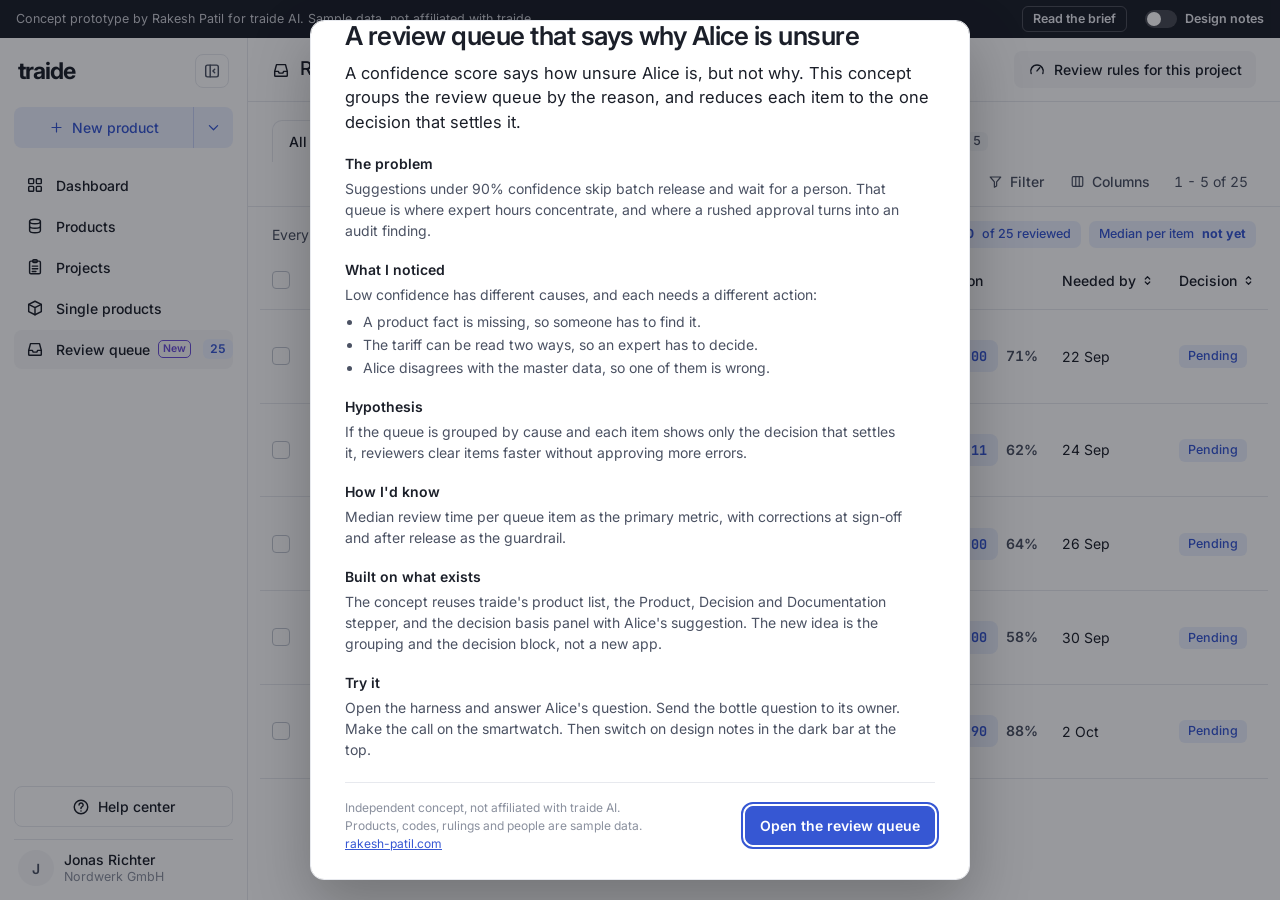
==== traide.html @ 7323b188 "First version of prototype" ====
<!doctype html>
<html lang="en">
<head>
<meta charset="utf-8">
<meta name="viewport" content="width=device-width,initial-scale=1">
<title>Review queue, a concept for traide</title>
<link rel="preconnect" href="https://fonts.googleapis.com">
<link rel="preconnect" href="https://fonts.gstatic.com" crossorigin>
<link href="https://fonts.googleapis.com/css2?family=Inter:wght@400;500;600;700&family=JetBrains+Mono:wght@500;700&display=swap" rel="stylesheet">
<style>
:root{
  --bg:#FFFFFF; --panel:#F6F7F9; --ai:#F3F6FC; --ink:#1B1F29; --ink-2:#4B5263; --ink-3:#8A909E;
  --rule:#E7E9EE; --line:#C3C8D2; --track:#E8EBF0;
  --blue:#3657D3; --blue-2:#2F4FC0; --blue-bg:#EBF0FD; --blue-hover:#2C4BC0;
  --ok:#2E9E57; --ok-bg:#E7F6EC; --toast:#3AA55B;
  --fact:#B4650A; --fact-bg:#FDF2E3; --judg:#6B4FD8; --judg-bg:#F1EDFD; --conf:#C23B5C; --conf-bg:#FCEBEF;
  --red:#C8323C; --meta:#6B4FD8; --strip:#1B1F29; --strip-ink:#E9EBF0;
  --step:20px;
  --sans:"Inter",system-ui,-apple-system,"Segoe UI",Roboto,Arial,sans-serif;
  --mono:"JetBrains Mono",ui-monospace,"SFMono-Regular",Menlo,Consolas,monospace;
}
@media (prefers-color-scheme:dark){
  :root:not([data-theme="light"]){
    --bg:#14171F; --panel:#1B1F29; --ai:#1A2130; --ink:#E8EAF0; --ink-2:#B0B6C3; --ink-3:#848B9A;
    --rule:#2A2F3B; --line:#4A5162; --track:#2A303C;
    --blue:#7D98F2; --blue-2:#9AB0F5; --blue-bg:#1F2A47; --blue-hover:#94ACF6;
    --ok:#5CC98E; --ok-bg:#163223; --toast:#2F8A4C;
    --fact:#E6A450; --fact-bg:#35291A; --judg:#B3A0F5; --judg-bg:#2A2446; --conf:#EE8CA6; --conf-bg:#3A2130;
    --red:#EF7A82; --meta:#A994F7; --strip:#0C0E13; --strip-ink:#D9DCE3;
  }
}
:root[data-theme="dark"]{
  --bg:#14171F; --panel:#1B1F29; --ai:#1A2130; --ink:#E8EAF0; --ink-2:#B0B6C3; --ink-3:#848B9A;
  --rule:#2A2F3B; --line:#4A5162; --track:#2A303C;
  --blue:#7D98F2; --blue-2:#9AB0F5; --blue-bg:#1F2A47; --blue-hover:#94ACF6;
  --ok:#5CC98E; --ok-bg:#163223; --toast:#2F8A4C;
  --fact:#E6A450; --fact-bg:#35291A; --judg:#B3A0F5; --judg-bg:#2A2446; --conf:#EE8CA6; --conf-bg:#3A2130;
  --red:#EF7A82; --meta:#A994F7; --strip:#0C0E13; --strip-ink:#D9DCE3;
}
*{box-sizing:border-box}
html,body{margin:0}
body{background:var(--bg);color:var(--ink);font:14px/1.5 var(--sans);-webkit-font-smoothing:antialiased}
button,input,select,textarea{font:inherit;color:inherit}
button{cursor:pointer;background:none;border:0;padding:0}
button:disabled{cursor:default}
:focus-visible{outline:2px solid var(--blue);outline-offset:2px;border-radius:6px}
h1,h2,h3{margin:0;font-weight:600}
p{margin:0}
.ic{display:inline-flex;flex:none}
.ic svg{width:18px;height:18px;fill:none;stroke:currentColor;stroke-width:1.6;stroke-linecap:round;stroke-linejoin:round}
.ic.sm svg{width:15px;height:15px}
kbd{font:600 10.5px/1 var(--sans);border:1px solid var(--rule);border-bottom-width:2px;border-radius:4px;padding:2px 5px;background:var(--bg);color:var(--ink-2)}
[data-host]{position:relative}
.mono{font-family:var(--mono);font-weight:700;letter-spacing:.01em}

/* concept strip */
.strip{height:38px;background:var(--strip);color:var(--strip-ink);display:flex;align-items:center;gap:18px;padding:0 16px;font-size:12.5px}
.strip p{flex:1;min-width:0;white-space:nowrap;overflow:hidden;text-overflow:ellipsis;opacity:.85}
.strip .sbtn{color:var(--strip-ink);font-weight:600;border:1px solid rgba(255,255,255,.22);border-radius:6px;padding:3px 10px}
.switch{display:flex;align-items:center;gap:8px;font-weight:600;cursor:pointer;user-select:none}
.switch input{appearance:none;width:32px;height:18px;border-radius:9px;background:rgba(255,255,255,.2);position:relative;margin:0;cursor:pointer;transition:background .2s}
.switch input::after{content:"";position:absolute;top:2px;left:2px;width:14px;height:14px;border-radius:50%;background:#fff;transition:left .2s}
.switch input:checked{background:var(--meta)}
.switch input:checked::after{left:16px}

/* shell */
.app{display:grid;grid-template-columns:248px minmax(0,1fr);height:calc(100vh - 38px)}
.side{border-right:1px solid var(--rule);display:flex;flex-direction:column;gap:18px;padding:16px 14px 14px;min-height:0}
.brandrow{display:flex;align-items:center;justify-content:space-between;padding:0 4px}
.word{font-weight:700;font-size:23px;letter-spacing:-.04em}
.iconbtn{width:34px;height:34px;border:1px solid var(--rule);border-radius:8px;display:grid;place-items:center;color:var(--ink-2)}
.newbtn{display:flex;border-radius:8px;background:var(--blue-bg);color:var(--blue);font-weight:500;overflow:hidden}
.newbtn button{color:inherit;padding:10px 12px;display:flex;align-items:center;gap:8px}
.newbtn button:first-child{flex:1;justify-content:center}
.newbtn button:last-child{border-left:1px solid rgba(54,87,211,.2)}
.nav{display:flex;flex-direction:column;gap:2px}
.nav button{display:flex;align-items:center;gap:12px;white-space:nowrap;width:100%;padding:9px 12px;border-radius:8px;color:var(--ink);font-weight:500;text-align:left}
.nav button:hover{background:var(--panel)}
.nav button.on{background:var(--panel)}
.nav .count{margin-left:auto;font-size:12px;font-weight:600;color:var(--blue);background:var(--blue-bg);border-radius:6px;padding:1px 7px;font-variant-numeric:tabular-nums}
.nav .newtag{font-size:10.5px;font-weight:600;color:var(--meta);border:1px solid var(--meta);border-radius:5px;padding:0 4px;margin-left:-4px}
.side-bottom{margin-top:auto;display:flex;flex-direction:column;gap:12px}
.helpbtn{display:flex;align-items:center;justify-content:center;gap:8px;border:1px solid var(--rule);border-radius:8px;padding:9px;font-weight:500}
.user{display:flex;align-items:center;gap:10px;padding:10px 4px 0;border-top:1px solid var(--rule)}
.avatar{width:36px;height:36px;border-radius:50%;background:var(--panel);display:grid;place-items:center;font-weight:600;color:var(--ink-2);flex:none}
.user small{display:block;color:var(--ink-3);font-size:12.5px;line-height:1.3}
.user strong{font-weight:500;display:block;line-height:1.3}
.main{min-width:0;min-height:0;display:flex;flex-direction:column}

/* shared bits */
.crumb{display:inline-flex;align-items:center;gap:6px;background:var(--panel);border-radius:8px;padding:7px 12px 7px 8px;font-weight:500}
.crumb:hover{background:var(--rule)}
.topbar{display:flex;align-items:center;gap:14px;padding:12px 24px;border-bottom:1px solid var(--rule);min-height:64px}
.topbar h1{font-size:19px;font-weight:500;display:flex;align-items:center;gap:10px}
.ghost{display:inline-flex;align-items:center;gap:8px;background:var(--panel);border-radius:8px;padding:8px 14px;font-weight:500;color:var(--ink)}
.ghost:hover{background:var(--rule)}
.art{display:inline-flex;align-items:center;gap:8px;border:1px solid var(--rule);border-radius:8px;padding:5px 10px;font-family:var(--mono);font-weight:700;font-size:13px;white-space:nowrap;background:var(--bg)}
.art.pend{background:var(--blue-bg);border-color:transparent;color:var(--blue)}
.tcode{flex:none;display:inline-flex;align-items:stretch;border:1px solid var(--rule);border-radius:8px;font-family:var(--mono);font-weight:700;font-size:13.5px;overflow:hidden;white-space:nowrap;background:var(--bg)}
.tcode>span{padding:5px 10px;display:flex;align-items:center;gap:6px}
.tcode .eu{border-right:1px solid var(--rule)}
.tcode.pend{background:var(--blue-bg);border-color:transparent;color:var(--blue)}
.tcode.pend .eu{border-right-color:rgba(54,87,211,.18)}
.tcode.empty{color:var(--ink-3)}
.tcode.flash{animation:flash .9s ease}
@keyframes flash{0%{box-shadow:0 0 0 0 var(--blue)}30%{box-shadow:0 0 0 4px var(--blue-bg)}100%{box-shadow:0 0 0 0 transparent}}
.badge{display:inline-block;font-size:12.5px;font-weight:500;border-radius:6px;padding:2px 9px;white-space:nowrap}
.badge.pend{background:var(--blue-bg);color:var(--blue)}
.badge.wait{background:var(--fact-bg);color:var(--fact)}
.badge.done{color:var(--ink);padding-left:0}
.cause{display:inline-flex;align-items:center;gap:7px;font-size:12.5px;font-weight:500;padding:2px 9px 2px 8px;border-radius:6px;white-space:nowrap}
.cause::before{content:"";width:7px;height:7px;transform:rotate(45deg);border-radius:1px;background:currentColor;flex:none}
.g-fact.cause{color:var(--fact);background:var(--fact-bg)}
.g-judgment.cause{color:var(--judg);background:var(--judg-bg)}
.g-conflict.cause{color:var(--conf);background:var(--conf-bg)}
.btn{display:inline-flex;align-items:center;gap:8px;border:1px solid var(--rule);background:var(--bg);border-radius:8px;padding:8px 14px;font-weight:500}
.btn:hover:not(:disabled){border-color:var(--line)}
.btn.primary{background:var(--blue);color:#fff;border-color:var(--blue);font-weight:600}
.btn.primary:hover:not(:disabled){background:var(--blue-hover);border-color:var(--blue-hover)}
.btn.primary:disabled{background:var(--track);border-color:var(--track);color:var(--ink-3)}
.btn.primary kbd{background:transparent;color:inherit;border-color:rgba(255,255,255,.5)}
.btn.danger{color:var(--red);border-color:var(--red)}
.link{color:var(--blue);font-weight:500}
.link:hover:not(:disabled){text-decoration:underline;text-underline-offset:3px}
.link:disabled{color:var(--ink-3)}
.link.sm{font-size:12.5px}

/* list view */
.page{flex:1;overflow:auto}
.tabs{display:flex;align-items:flex-end;gap:4px;padding:18px 24px 0;border-bottom:1px solid var(--rule);flex-wrap:wrap}
.tab{display:flex;align-items:center;gap:10px;padding:10px 16px;border:1px solid transparent;border-bottom:0;border-radius:10px 10px 0 0;color:var(--ink-2);margin-bottom:-1px;font-weight:500}
.tab .n{font-size:12.5px;background:var(--panel);border-radius:6px;padding:0 7px;color:var(--ink-2);font-variant-numeric:tabular-nums}
.tab[aria-selected="true"]{border-color:var(--rule);background:var(--bg);color:var(--ink)}
.tab .dot{width:8px;height:8px;border-radius:1.5px;transform:rotate(45deg)}
.tab.t-fact .dot{background:var(--fact)} .tab.t-judgment .dot{background:var(--judg)} .tab.t-conflict .dot{background:var(--conf)}
.tools{display:flex;align-items:center;gap:6px;margin-left:auto;padding-bottom:8px;color:var(--ink-2)}
.tools button{display:flex;align-items:center;gap:7px;padding:6px 10px;border-radius:7px;font-weight:500}
.tools button:hover{background:var(--panel)}
.pager{font-variant-numeric:tabular-nums;padding:0 8px;white-space:nowrap}
.listmeta{display:flex;flex-wrap:wrap;align-items:center;gap:10px 16px;padding:14px 24px 4px}
.listmeta p{color:var(--ink-2);flex:1;min-width:260px}
.pill{display:inline-flex;align-items:center;gap:8px;background:var(--blue-bg);color:var(--blue);border-radius:7px;padding:4px 10px;font-size:12.5px;font-weight:500;white-space:nowrap}
.pill b{font-variant-numeric:tabular-nums}
.tablewrap{overflow-x:auto;padding:0 12px 24px}
table{border-collapse:collapse;width:100%}
.ltable th{font-weight:500;text-align:left;padding:18px 12px;border-bottom:1px solid var(--rule);white-space:nowrap;color:var(--ink)}
.ltable td{padding:16px 12px;border-bottom:1px solid var(--rule);vertical-align:middle}
.ltable tbody tr{cursor:pointer}
.ltable tbody tr:hover td{background:var(--panel)}
.ltable .pname{font-weight:500}
.ltable .pname small{display:block;color:var(--ink-3);font-weight:400;font-size:12.5px}
.conf{font-weight:600;font-variant-numeric:tabular-nums;color:var(--ink-2);margin-left:8px}
.cb{width:18px;height:18px;border:1.5px solid var(--line);border-radius:4px;display:block}
.sorth{display:inline-flex;align-items:center;gap:4px}
.donebar{margin:12px 24px 0;padding:14px 16px;border-radius:10px;background:var(--ok-bg);display:flex;flex-wrap:wrap;align-items:center;gap:12px}
.donebar p{flex:1;min-width:240px}

/* detail view */
.dtop{display:flex;align-items:center;gap:14px;padding:10px 24px;border-bottom:1px solid var(--rule)}
.dtop .dname{font-weight:500;white-space:nowrap;overflow:hidden;text-overflow:ellipsis;min-width:0}
.dnav{margin-left:auto;display:flex;align-items:center;gap:6px;flex:none}
.dnav .pos{font-variant-numeric:tabular-nums;margin-right:6px}
.dnav .pos b{font-weight:500}
.dnav .pos span{color:var(--ink-3)}
.dnav button{width:34px;height:34px;border-radius:8px;display:grid;place-items:center;background:var(--panel)}
.dnav button:hover{background:var(--rule)}
.stepper{display:flex;align-items:center;gap:14px;padding:14px 24px;border-bottom:1px solid var(--rule)}
.stp{display:flex;align-items:center;gap:12px;white-space:nowrap}
.stp .c{width:30px;height:30px;border-radius:50%;display:grid;place-items:center;font-weight:500;font-size:13px;background:var(--panel);color:var(--ink-3)}
.stp.done .c{background:var(--blue-bg);color:var(--blue)}
.stp.active .c{background:var(--blue-bg);color:var(--blue);box-shadow:0 0 0 1.5px var(--blue)}
.stp .t{font-weight:500}
.stp .t small{display:block;font-weight:400;font-size:12px;color:var(--ink-3);line-height:1.2}
.stp.todo .t{color:var(--ink-2)}
.sline{flex:0 1 180px;min-width:24px;height:2px;background:var(--rule)}
.sline.done{background:var(--blue)}
.dbody{flex:1;min-height:0;display:grid;grid-template-columns:minmax(0,1fr) minmax(380px,42%)}
.dleft{display:flex;flex-direction:column;min-height:0;min-width:0}
.dscroll{flex:1;overflow:auto;padding:18px 24px 28px}
.lbl{color:var(--ink-2);font-weight:500;margin-bottom:12px}
.banner{display:flex;flex-direction:column;gap:8px;padding:14px 16px;border-radius:10px;border:1px solid var(--rule);margin-bottom:14px}
.banner .brow{display:flex;flex-wrap:wrap;align-items:center;gap:8px 14px}
.banner .due{font-weight:600;font-size:13px}
.banner p{color:var(--ink-2)}
.sect{border:1px solid var(--rule);border-radius:10px;margin-bottom:14px;background:var(--bg)}
.shead{display:flex;align-items:center;width:100%;padding:14px 16px;text-align:left}
.shead h2{font-size:18px;font-weight:500;flex:1}
.shead .ic{color:var(--ink-2);transition:transform .2s}
.sect.closed .shead .ic{transform:rotate(180deg)}
.sect.closed .sbody{display:none}
.sbody{padding:0 16px 18px}
.kv{display:grid;grid-template-columns:110px minmax(0,1fr);gap:10px 12px;align-items:center;margin-bottom:12px}
.kv .k{color:var(--ink-3)}
.kv .v{display:flex;align-items:center;gap:8px;min-width:0}
.sqbtn{width:34px;height:34px;border-radius:8px;display:grid;place-items:center;background:var(--panel);color:var(--ink-2);flex:none}
.sqbtn:hover:not(:disabled){background:var(--rule)}
.sqbtn:disabled{opacity:.45}
.graybox{background:var(--panel);border-radius:8px;padding:4px 14px}
.facts{width:100%;font-size:13.5px}
.facts th,.facts td{text-align:left;padding:9px 0;border-bottom:1px solid var(--rule);vertical-align:top}
.facts tr:last-child th,.facts tr:last-child td{border-bottom:0}
.facts th{font-weight:500;color:var(--ink-2);width:30%;padding-right:12px}
.facts td.src{width:1%;white-space:nowrap;text-align:right;padding-left:12px}
.prov{display:inline-block;font-size:12px;font-weight:500;color:var(--ink-2);padding:1px 7px;border-radius:5px;background:var(--bg);border:1px solid var(--rule)}
.prov.weak{border-style:dashed;color:var(--ink-3)}
.prov.you{color:var(--ok);background:var(--ok-bg);border-color:transparent}
.prov.miss{color:var(--fact);background:var(--fact-bg);border-color:transparent}
tr.weak td:nth-child(2){color:var(--ink-3);font-style:italic}
tr.missing td:nth-child(2){color:var(--fact);font-weight:600}
.attach{margin-top:12px}
.subh{font-weight:600;margin:4px 0 2px}
.subp{color:var(--ink-2);font-size:13.5px}

/* tree + fork */
.tree{list-style:none;margin:14px 0 0;padding:0}
.node{position:relative;height:30px;display:flex;align-items:center;gap:10px;padding-left:calc(var(--lvl)*var(--step) + 18px);font-size:13px;white-space:nowrap;overflow:hidden}
.node::after{content:"";position:absolute;left:calc(var(--lvl)*var(--step) + 4px);top:11px;width:8px;height:8px;border-radius:50%;background:var(--line)}
.node.has-parent{overflow:visible}
.node.has-parent::before{content:"";position:absolute;left:calc((var(--lvl) - 1)*var(--step) + 7px);top:-11px;height:26px;width:calc(var(--step) - 3px);border-left:2px solid var(--line);border-bottom:2px solid var(--line);border-bottom-left-radius:7px}
.node-k{font-weight:600;font-family:var(--mono);font-size:12.5px}
.node-v{color:var(--ink-3);overflow:hidden;text-overflow:ellipsis}
.node.none .node-v{font-style:italic}
.fork{position:relative;list-style:none;margin:4px 0 0;padding:0;--lx:calc((var(--lvl) - 1)*var(--step) + 7px);--cx:calc(var(--lvl)*var(--step) + 16px)}
.fork::before{content:"";position:absolute;left:var(--lx);top:-15px;bottom:var(--b,40px);border-left:2px solid var(--line)}
.fork::after{content:"";position:absolute;left:calc(var(--lx) - 5px);top:-2px;width:12px;height:12px;transform:rotate(45deg);border-radius:2px;border:2px solid var(--bg)}
.fork.g-fact::after{background:var(--fact)} .fork.g-judgment::after{background:var(--judg)} .fork.g-conflict::after{background:var(--conf)}
.cand{position:relative;margin:0 0 8px var(--cx);transition:opacity .3s ease}
.cand:first-child{margin-top:10px}
.cand::before{content:"";position:absolute;top:50%;left:calc(var(--lx) - var(--cx));width:calc(var(--cx) - var(--lx));border-top:2px solid var(--line)}
.cand.is-dim{opacity:.5}
.cand.is-dim::before{border-top-style:dashed}
.cand.is-sel::before{border-top-color:var(--blue)}
.cand-btn{width:100%;display:grid;grid-template-columns:auto minmax(0,1fr) 116px 22px;gap:12px;align-items:center;text-align:left;background:var(--bg);border:1px solid var(--rule);border-radius:10px;padding:10px 12px;transition:border-color .2s,box-shadow .2s}
.cand-btn:hover:not(:disabled){border-color:var(--line)}
.cand-btn:disabled{color:inherit}
.is-sel .cand-btn{border-color:var(--blue);box-shadow:0 0 0 1px var(--blue)}
.cand-title{display:block;line-height:1.35;font-size:13.5px}
.cand-path{display:block;font-size:12px;color:var(--ink-3);margin-top:2px}
.cand-tag{display:inline-block;font-size:11.5px;font-weight:500;color:var(--ink-2);background:var(--panel);border-radius:5px;padding:0 6px;margin-top:4px}
.cand-conf{display:flex;align-items:center;gap:8px}
.meter{position:relative;height:6px;border-radius:3px;background:var(--track);flex:1}
.fill{position:absolute;left:0;top:0;bottom:0;border-radius:3px;background:var(--ink-3);transition:width .55s cubic-bezier(.3,.8,.3,1)}
.is-sel .fill{background:var(--blue)}
.fill.over{background:var(--ok)!important}
.tick{position:absolute;left:90%;top:-4px;bottom:-4px;width:2px;border-radius:1px;background:var(--ink);opacity:.45}
.pct{font-size:12.5px;font-weight:600;font-variant-numeric:tabular-nums;min-width:56px;text-align:right;white-space:nowrap}
.pct s{color:var(--ink-3);font-weight:400;margin-right:3px}
.cand-check{width:22px;height:22px;border-radius:50%;border:1.5px solid var(--line);display:grid;place-items:center;color:transparent}
.cand-check svg{width:13px;height:13px;fill:none;stroke:currentColor;stroke-width:2.2}
.is-sel .cand-check{background:var(--blue);border-color:var(--blue);color:#fff}
.legend{display:flex;align-items:center;gap:10px;margin-top:10px;font-size:12.5px;color:var(--ink-3)}
.meter.mini{flex:none;width:36px}

/* decide */
.decide{margin-top:16px;padding:16px;border-radius:10px;border:1px solid var(--rule);border-left-width:4px}
.decide.g-fact{border-left-color:var(--fact)}
.decide.g-judgment{border-left-color:var(--judg)}
.decide.g-conflict{border-left-color:var(--conf)}
.decide .dlabel{font-size:12.5px;font-weight:600;color:var(--ink-3)}
.q-text{font-size:17px;font-weight:600;line-height:1.35;margin-top:4px;max-width:48ch}
.q-why{color:var(--ink-2);margin-top:6px;max-width:66ch;font-size:13.5px}
.clues{margin:10px 0 0;padding:0;list-style:none;display:flex;flex-direction:column;gap:3px}
.clues li{font-size:13px;color:var(--ink-2);padding-left:16px;position:relative}
.clues li::before{content:"";position:absolute;left:2px;top:8px;width:5px;height:5px;border-radius:50%;background:var(--ink-3)}
.answers{display:flex;flex-wrap:wrap;gap:8px;margin-top:14px}
.ans{border:1px solid var(--rule);background:var(--bg);border-radius:8px;padding:8px 12px;font-weight:500;display:inline-flex;align-items:center;gap:8px;text-align:left}
.ans:hover:not(:disabled){border-color:var(--ink-3)}
.ans.on{border-color:var(--blue);box-shadow:0 0 0 1px var(--blue);color:var(--blue)}
.ans:disabled:not(.on){opacity:.5}
.ask{display:flex;flex-wrap:wrap;align-items:center;gap:6px;margin-top:12px;font-size:13px;color:var(--ink-2)}
.answered{margin-top:12px;font-size:13px;color:var(--ok);font-weight:500}
.waitq{margin:10px 0 0;padding:10px 12px;border-left:3px solid var(--fact);background:var(--fact-bg);border-radius:0 8px 8px 0;font-size:13.5px}
.row{display:flex;flex-wrap:wrap;align-items:center;gap:10px;margin-top:12px}
.proto{font-size:12px;color:var(--ink-3)}
.cases{display:grid;grid-template-columns:1fr 1fr;gap:10px;margin-top:12px}
.case{border:1px solid var(--rule);border-radius:9px;padding:12px 14px;display:flex;flex-direction:column;gap:8px}
.case.on{border-color:var(--blue);box-shadow:0 0 0 1px var(--blue)}
.case h3{font-size:13px;font-weight:600}
.case ul{margin:0;padding-left:16px;color:var(--ink-2);font-size:13px;display:flex;flex-direction:column;gap:3px;flex:1}
.case .btn{align-self:flex-start;padding:6px 12px}
.lean{margin-top:10px;font-size:13px;color:var(--ink-2)}
.mtable{width:100%;font-size:13px;border:1px solid var(--rule);border-radius:8px;border-collapse:separate;border-spacing:0;overflow:hidden}
.mtable th,.mtable td{text-align:left;padding:8px 10px;border-bottom:1px solid var(--rule);vertical-align:top}
.mtable tr:last-child td{border-bottom:0}
.mtable th{font-weight:500;color:var(--ink-3);background:var(--panel);font-size:12px}
.check{display:flex;align-items:center;gap:8px;margin-top:12px;font-weight:500;font-size:13px;cursor:pointer}
.check input{width:16px;height:16px;accent-color:var(--blue)}
.hint{font-size:12.5px;color:var(--ink-3);margin:2px 0 0 24px}
.tfield{display:flex;align-items:center;gap:8px;margin-top:18px;padding-top:16px;border-top:1px solid var(--rule)}
.tfield .cap{font-size:12.5px;color:var(--ink-3);margin-left:4px}

/* documentation */
.audit{list-style:none;margin:0;padding:0;position:relative}
.audit::before{content:"";position:absolute;left:5px;top:8px;bottom:8px;border-left:2px solid var(--rule)}
.audit li{position:relative;padding:0 0 14px 24px}
.audit li::before{content:"";position:absolute;left:0;top:5px;width:12px;height:12px;border-radius:50%;background:var(--bg);border:2px solid var(--line)}
.audit li.you::before{border-color:var(--blue);background:var(--blue)}
.audit li.pending::before{border-style:dashed}
.audit li.pending{color:var(--ink-3)}
.a-meta{font-size:12px;color:var(--ink-3)}
.a-text{font-size:13.5px}

/* decision bar */
.decision{border-top:1px solid var(--rule);background:var(--bg);padding:12px 24px}
.dec-row{display:flex;align-items:center;gap:14px}
.dec-sum{flex:1;min-width:0;display:flex;flex-direction:column;gap:3px}
.dec-sum .line{display:flex;align-items:center;gap:10px;min-width:0}
.dec-title{flex:1;min-width:0;white-space:nowrap;overflow:hidden;text-overflow:ellipsis;font-size:13.5px}
.dec-rec{font-size:12px;color:var(--ink-3)}
.dec-empty{color:var(--ink-2)}
.dec-actions{display:flex;align-items:center;gap:16px;flex:none}
.dec-done{display:flex;flex-wrap:wrap;align-items:center;gap:10px 14px;color:var(--ink-2)}
.keys{margin-top:8px;font-size:11.5px;color:var(--ink-3);display:flex;flex-wrap:wrap;gap:4px 14px}
.keys span{white-space:nowrap}
.override{margin:0 0 12px;padding:12px 14px;border:1px solid var(--rule);border-radius:10px;background:var(--panel);display:flex;flex-wrap:wrap;align-items:flex-end;gap:10px}
.override label{display:flex;flex-direction:column;gap:4px;font-size:12px;font-weight:500;color:var(--ink-2)}
.override input,.override select{border:1px solid var(--rule);border-radius:7px;padding:7px 10px;background:var(--bg);min-width:140px}
.override input{font-family:var(--mono);font-weight:700}
.override select{min-width:220px}
.err{flex-basis:100%;font-size:12.5px;color:var(--red);font-weight:500}
.err:empty{display:none}

/* decision basis */
.dright{border-left:1px solid var(--rule);display:flex;flex-direction:column;min-height:0;min-width:0}
.bhead{display:flex;flex-wrap:wrap;align-items:center;gap:10px;padding:14px 20px 12px}
.bhead .lbl{margin:0;flex:1;white-space:nowrap}
.seg{display:flex;gap:2px;background:var(--panel);border-radius:9px;padding:3px}
.seg button{display:flex;align-items:center;gap:6px;padding:6px 10px;border-radius:7px;font-weight:500;font-size:13px;color:var(--ink-2);position:relative;white-space:nowrap}
.seg button[aria-pressed="true"]{background:var(--bg);color:var(--ink);box-shadow:0 1px 2px rgba(0,0,0,.08)}
.seg .alert{width:7px;height:7px;border-radius:50%;background:var(--conf);position:absolute;top:4px;right:4px}
.bscroll{flex:1;overflow:auto;padding:4px 20px 20px}
.btitle{display:flex;align-items:center;gap:10px;font-size:19px;font-weight:500;margin:6px 0 14px}
.btitle .ic{color:var(--blue)}
.acard{border:1px solid var(--rule);border-radius:10px;margin-bottom:12px}
.acard>button{display:flex;align-items:center;gap:8px;width:100%;padding:12px 14px;text-align:left;font-weight:500;font-size:15px}
.acard>button .sq{width:14px;height:14px;border-radius:3px;background:var(--blue);flex:none}
.acard>button .chev{margin-left:auto;width:28px;height:28px;border-radius:7px;display:grid;place-items:center;background:var(--panel);color:var(--ink-2);transition:transform .2s}
.acard.closed>button .chev{transform:rotate(180deg)}
.acard.closed .abody{display:none}
.abody{margin:0 12px 12px;background:var(--ai);border-radius:8px;padding:12px 14px;font-size:13.5px}
.abody ul{margin:0;padding-left:18px;display:flex;flex-direction:column;gap:5px}
.abody h4{margin:0 0 6px;font-size:13.5px;font-weight:600}
.abody h4+ul{margin-bottom:12px}
.abody p+p{margin-top:6px}
.refs{display:flex;flex-wrap:wrap;gap:6px;margin-top:6px}
.ref{display:inline-block;font-size:12px;color:var(--blue);background:var(--bg);border:1px solid var(--rule);border-radius:999px;padding:1px 9px}
.rstep{padding:8px 0;border-top:1px solid var(--rule)}
.rstep:first-of-type{border-top:0;padding-top:0}
.rstep .rn{font-family:var(--mono);font-weight:700;font-size:12px;color:var(--blue)}
.rstep .law{margin-top:3px}
.rstep .rapp{margin-top:3px;color:var(--ink-2)}
.qa{border-left:3px solid var(--blue);padding:8px 12px;margin-bottom:10px;background:var(--ai);border-radius:0 8px 8px 0;font-size:13.5px}
.qa b{font-weight:600;display:block;margin-bottom:2px}
.bempty{color:var(--ink-2);padding:18px 16px;border:1px dashed var(--line);border-radius:10px}
.askbar{display:flex;align-items:center;gap:8px;padding:12px 16px;border-top:1px solid var(--rule);position:relative}
.qqbtn{display:flex;align-items:center;gap:6px;padding:9px 12px;border:1px solid var(--rule);border-radius:8px;font-weight:500;white-space:nowrap}
.askin{flex:1;min-width:0;border:1px solid var(--rule);border-radius:8px;padding:9px 12px;background:var(--bg)}
.menu{position:absolute;left:16px;bottom:58px;background:var(--bg);border:1px solid var(--rule);border-radius:10px;box-shadow:0 12px 30px rgba(0,0,0,.14);padding:6px;display:none;z-index:8;min-width:280px}
.menu.show{display:block}
.menu button{display:block;width:100%;text-align:left;padding:8px 10px;border-radius:7px}
.menu button:hover{background:var(--panel)}

/* overlays */
.scrim{position:fixed;inset:0;background:rgba(10,14,22,.42);display:none;z-index:40}
.scrim.show{display:block}
.modal{position:fixed;z-index:41;left:50%;top:50%;transform:translate(-50%,-50%);width:min(660px,calc(100vw - 32px));max-height:calc(100vh - 40px);overflow:auto;background:var(--bg);border-radius:14px;border:1px solid var(--rule);box-shadow:0 24px 60px rgba(0,0,0,.25);display:none}
.modal.show{display:block}
.brief{padding:30px 34px 26px}
.brief .by{font-size:13px;color:var(--meta);font-weight:600}
.brief h1{font-size:26px;line-height:1.2;margin-top:6px;letter-spacing:-.02em}
.brief h2{font-size:14px;margin-top:18px}
.brief p{margin-top:4px;color:var(--ink-2);max-width:62ch}
.brief p.lede{font-size:16.5px;line-height:1.5;color:var(--ink);margin-top:10px}
.brief ul{margin:6px 0 0;padding-left:18px;color:var(--ink-2);display:flex;flex-direction:column;gap:2px}
.brief .foot{display:flex;flex-wrap:wrap;align-items:center;justify-content:space-between;gap:14px;margin-top:22px;padding-top:16px;border-top:1px solid var(--rule)}
.brief .foot p{font-size:12px;color:var(--ink-3);margin:0;max-width:40ch}
.brief a{color:var(--blue)}
.sheet{position:fixed;z-index:41;top:0;right:0;bottom:0;width:min(440px,100vw);background:var(--bg);border-left:1px solid var(--rule);box-shadow:-20px 0 50px rgba(0,0,0,.16);padding:24px;display:flex;flex-direction:column;gap:14px;transform:translateX(100%);transition:transform .28s ease;visibility:hidden}
.sheet.show{transform:none;visibility:visible}
.sheet h2{font-size:19px;font-weight:600}
.person{display:flex;align-items:center;gap:12px}
.person small{display:block;color:var(--ink-3);font-size:12.5px}
.sheet label{font-size:12.5px;font-weight:500;color:var(--ink-2)}
.sheet textarea{width:100%;min-height:110px;border:1px solid var(--rule);border-radius:8px;padding:10px 12px;background:var(--bg);resize:vertical;margin-top:5px;line-height:1.45}
.preview{border:1px dashed var(--line);border-radius:10px;padding:12px 14px;font-size:13px;color:var(--ink-2)}
.preview strong{color:var(--ink)}
.preview .fake{display:flex;gap:6px;margin-top:8px}
.preview .fake span{border:1px solid var(--rule);border-radius:6px;padding:3px 10px;font-weight:500;font-size:12px;color:var(--ink)}
.sheet .actions{margin-top:auto;display:flex;justify-content:flex-end;gap:10px}
.toast{position:fixed;right:20px;bottom:20px;background:var(--toast);color:#fff;padding:12px 16px;border-radius:10px;display:flex;gap:12px;align-items:flex-start;font-size:13.5px;opacity:0;pointer-events:none;transition:opacity .2s,transform .2s;transform:translateY(12px);z-index:50;max-width:min(420px,calc(100vw - 40px));box-shadow:0 10px 30px rgba(0,0,0,.18)}
.toast.show{opacity:1;transform:none;pointer-events:auto}
.toast .ic svg{width:20px;height:20px;stroke-width:1.8}
.toast strong{display:block;font-weight:600}
.toast .tb{flex:1}
.toast .undo{color:#fff;font-weight:600;text-decoration:underline;text-underline-offset:3px;margin-left:8px;align-self:center}

/* design notes */
.pin{display:none}
body.notes-on .pin{display:grid;place-items:center;position:absolute;top:-9px;right:-9px;z-index:6;width:24px;height:24px;border-radius:50%;background:var(--meta);color:#fff;font-size:12px;font-weight:700;cursor:pointer;box-shadow:0 0 0 3px var(--bg),0 2px 6px rgba(0,0,0,.25)}
body.notes-on .pin.inside{top:4px;right:4px}
body.notes-on .pin.left{right:auto;left:-6px}
body.notes-on .pin.active{box-shadow:0 0 0 3px var(--bg),0 0 0 6px var(--meta)}
.pop{position:fixed;z-index:45;width:330px;max-width:calc(100vw - 24px);background:var(--bg);border:1px solid var(--rule);border-top:4px solid var(--meta);border-radius:12px;padding:16px 18px 14px;box-shadow:0 18px 44px rgba(0,0,0,.22);display:none}
.pop.show{display:block}
.pop-n{font-size:12px;font-weight:600;color:var(--meta)}
.pop h3{font-size:15px;margin-top:4px}
.pop p{font-size:13px;color:var(--ink-2);margin-top:6px}
.pop-nav{display:flex;justify-content:space-between;margin-top:14px}
.pop-x{position:absolute;top:8px;right:10px;font-size:20px;line-height:1;color:var(--ink-3)}

/* responsive */
@media (max-width:1180px){
  .app{height:auto;min-height:calc(100vh - 38px)}
  .dbody{grid-template-columns:1fr}
  .dright{border-left:0;border-top:1px solid var(--rule)}
  .dscroll,.bscroll,.page{overflow:visible}
  .decision{position:sticky;bottom:0;z-index:5}
}
@media (max-width:860px){
  :root{--step:14px}
  .app{grid-template-columns:1fr}
  .side{flex-direction:row;align-items:center;padding:10px 14px;border-right:0;border-bottom:1px solid var(--rule)}
  .side .newbtn,.side .nav,.side .side-bottom{display:none}
  .brandrow{flex:1}
  .strip p{display:none}
  .strip{justify-content:flex-end}
  .topbar,.dtop,.stepper,.decision{padding-left:14px;padding-right:14px}
  .stepper{overflow-x:auto}
  .tabs{padding:12px 14px 0}
  .tools{display:none}
  .listmeta{padding:12px 14px 4px}
  .dscroll{padding:14px}
  .bscroll{padding:4px 14px 16px}
  .cand-btn{grid-template-columns:minmax(0,1fr) 22px;gap:8px}
  .cand-btn>*:not(.cand-check){grid-column:1}
  .cand-check{grid-column:2;grid-row:1}
  .cases{grid-template-columns:1fr}
  .dec-row{flex-wrap:wrap}
  .dec-actions{width:100%;justify-content:space-between}
  .keys,.btn kbd,.ans kbd{display:none}
  .brief{padding:22px 20px}
  .kv{grid-template-columns:80px minmax(0,1fr)}
  .facts td.src{white-space:normal}
}
@media (prefers-reduced-motion:reduce){*,*::before,*::after{transition:none!important;animation:none!important}}
</style>
</head>
<body>
<div class="strip">
  <p>Concept prototype by Rakesh Patil for traide AI. Sample data, not affiliated with traide.</p>
  <button class="sbtn" data-act="brief">Read the brief</button>
  <label class="switch"><input type="checkbox" id="notesToggle"><span>Design notes</span></label>
</div>
<div class="app">
  <aside class="side" id="side"></aside>
  <div class="main" id="main"></div>
</div>

<div class="scrim" id="scrim"></div>
<div class="modal" id="brief" role="dialog" aria-modal="true" aria-labelledby="briefTitle">
  <div class="brief">
    <p class="by">A product design concept by Rakesh Patil</p>
    <h1 id="briefTitle">A review queue that says why Alice is unsure</h1>
    <p class="lede">A confidence score says how unsure Alice is, but not why. This concept groups the review queue by the reason, and reduces each item to the one decision that settles it.</p>
    <h2>The problem</h2>
    <p>Suggestions under 90% confidence skip batch release and wait for a person. That queue is where expert hours concentrate, and where a rushed approval turns into an audit finding.</p>
    <h2>What I noticed</h2>
    <p>Low confidence has different causes, and each needs a different action:</p>
    <ul>
      <li>A product fact is missing, so someone has to find it.</li>
      <li>The tariff can be read two ways, so an expert has to decide.</li>
      <li>Alice disagrees with the master data, so one of them is wrong.</li>
    </ul>
    <h2>Hypothesis</h2>
    <p>If the queue is grouped by cause and each item shows only the decision that settles it, reviewers clear items faster without approving more errors.</p>
    <h2>How I'd know</h2>
    <p>Median review time per queue item as the primary metric, with corrections at sign-off and after release as the guardrail.</p>
    <h2>Built on what exists</h2>
    <p>The concept reuses traide's product list, the Product, Decision and Documentation stepper, and the decision basis panel with Alice's suggestion. The new idea is the grouping and the decision block, not a new app.</p>
    <h2>Try it</h2>
    <p>Open the harness and answer Alice's question. Send the bottle question to its owner. Make the call on the smartwatch. Then switch on design notes in the dark bar at the top.</p>
    <div class="foot">
      <p>Independent concept, not affiliated with traide AI. Products, codes, rulings and people are sample data. <a href="https://www.rakesh-patil.com" target="_blank" rel="noopener">rakesh-patil.com</a></p>
      <button class="btn primary" data-act="close-brief">Open the review queue</button>
    </div>
  </div>
</div>
<div class="sheet" id="askSheet" role="dialog" aria-modal="true" aria-labelledby="askTitle"></div>
<div class="pop" id="pop" role="dialog" aria-live="polite"></div>
<div class="toast" id="toast" role="status"></div>

<script>
(function(){
"use strict";

var P = {
  box:'<path d="M10 2.5 3 6v8l7 3.5 7-3.5V6z"/><path d="M3 6l7 3.5L17 6M10 9.5v8"/>',
  grid:'<rect x="3" y="3" width="5.5" height="5.5" rx="1"/><rect x="11.5" y="3" width="5.5" height="5.5" rx="1"/><rect x="3" y="11.5" width="5.5" height="5.5" rx="1"/><rect x="11.5" y="11.5" width="5.5" height="5.5" rx="1"/>',
  db:'<ellipse cx="10" cy="5" rx="6" ry="2.5"/><path d="M4 5v10c0 1.4 2.7 2.5 6 2.5s6-1.1 6-2.5V5M4 10c0 1.4 2.7 2.5 6 2.5s6-1.1 6-2.5"/>',
  clip:'<rect x="4" y="3.5" width="12" height="14" rx="1.5"/><rect x="7.5" y="2" width="5" height="3" rx="1"/><path d="M7 9h6M7 12h6M7 15h4"/>',
  queue:'<path d="M3 11.5h4l1 2h4l1-2h4"/><path d="M3 11.5 5 4h10l2 7.5V16a1 1 0 0 1-1 1H4a1 1 0 0 1-1-1z"/>',
  help:'<circle cx="10" cy="10" r="7.5"/><path d="M7.8 7.8a2.3 2.3 0 1 1 3.2 2.1c-.6.3-1 .8-1 1.4v.4"/><path d="M10 14.3v.1"/>',
  left:'<path d="M12 4.5 6.5 10l5.5 5.5"/>',
  up:'<path d="M4.5 12.5 10 7l5.5 5.5"/>',
  down:'<path d="M4.5 7.5 10 13l5.5-5.5"/>',
  search:'<circle cx="9" cy="9" r="5.5"/><path d="m13 13 4 4"/>',
  filter:'<path d="M3 4h14l-5.5 6.5V16l-3 1.5v-7z"/>',
  cols:'<rect x="3" y="3.5" width="14" height="13" rx="1.5"/><path d="M7.7 3.5v13M12.3 3.5v13"/>',
  gauge:'<path d="M3.5 14a7 7 0 1 1 13 0"/><path d="m10 11 3-3.5"/>',
  spark:'<path d="M8 3l1.4 3.6L13 8l-3.6 1.4L8 13l-1.4-3.6L3 8l3.6-1.4zM14.5 11.5l.8 1.7 1.7.8-1.7.8-.8 1.7-.8-1.7-1.7-.8 1.7-.8z"/>',
  pencil:'<path d="M13.5 3.5l3 3L7 16H4v-3z"/>',
  list:'<path d="M8 5h9M8 10h9M8 15h9M3.5 5h1M3.5 10h1M3.5 15h1"/>',
  check:'<path d="m4.5 10.5 3.5 3.5 7.5-8"/>',
  checkc:'<circle cx="10" cy="10" r="7.5"/><path d="m6.8 10.2 2.2 2.2 4.2-4.6"/>',
  chat:'<path d="M4 4.5h12a1 1 0 0 1 1 1v7a1 1 0 0 1-1 1H9l-4 3v-3H4a1 1 0 0 1-1-1v-7a1 1 0 0 1 1-1z"/>',
  panel:'<rect x="3" y="3.5" width="14" height="13" rx="2"/><path d="M8 3.5v13M13 8l-2 2 2 2"/>',
  file:'<path d="M5 2.5h6.5L15 6v11.5H5z"/><path d="M11.5 2.5V6H15"/>',
  plus:'<path d="M10 4v12M4 10h12"/>',
  sort:'<path d="m7 8 3-3 3 3M7 12l3 3 3-3"/>',
  link:'<path d="M8.5 11.5l3-3M7 9.5l-1.5 1.5a2.5 2.5 0 0 0 3.5 3.5L10.5 13M13 10.5l1.5-1.5A2.5 2.5 0 0 0 11 5.5L9.5 7"/>'
};
function ic(n,cls){return '<span class="ic'+(cls?' '+cls:'')+'" aria-hidden="true"><svg viewBox="0 0 20 20">'+P[n]+'</svg></span>';}

var HARNESS_PATH=[['Section XVI','Machinery and electrical equipment'],['Chapter 85','Electrical machinery and equipment'],['8544','Insulated wire, cable and other insulated conductors']];
var KW_MASTER=[['HA-44101','Sensor harness, 8-pin','8544.30.00','S. Yilmaz','Mar 2025'],['HA-44102','Sensor harness, 8-pin, 1 m','8544.30.00','S. Yilmaz','Mar 2025'],['HA-44110','Relay harness, 6-pin','8544.30.00','Excel import','2023']];

var ITEMS=[
{
  id:'HA-44120',group:'fact',name:'Engine sensor harness, 12-pin',supplier:'Kabelwerk Nord GmbH',due:'22 Sep',dueFor:'Q4 shipment',importSrc:'SAP, batch 0916',
  shared:HARNESS_PATH,
  split:'Both codes agree down to heading 8544. One fact settles the subheading.',
  cands:[
    {code:'8544.30.00',title:'Wiring sets of a kind used in vehicles, aircraft or ships',conf:71,after:97,answer:'yes'},
    {code:'8544.42.90',title:'Other conductors for up to 1,000 V, fitted with connectors',conf:24,after:95,answer:'no'}
  ],
  q:{
    text:'Is this harness designed for use in motor vehicles?',
    why:'Subheading 8544 30 takes priority for wiring sets of a kind used in vehicles. Nothing in the product data says where this harness is installed.',
    clues:['The SAP name says "engine sensor"','No vehicle model or OEM part number is recorded','The supplier is filed under automotive in SAP'],
    yes:'Yes, it is built for vehicles',no:'No, it has another use',
    factKey:'Intended use',yesVal:'Motor vehicles, engine compartment',noVal:'Not for vehicles',
    owner:{name:'Jana Weber',first:'Jana',role:'Product data, Automotive',initials:'JW'},
    ask:'Is HA-44120 (Engine sensor harness, 12-pin) designed for use in motor vehicles? If yes, which vehicle or OEM part number does it belong to?'
  },
  facts:[['Description','12-pin harness for connecting sensor modules, 0.6 m, PVC sheath','SAP'],['Rated voltage','60 V','Supplier datasheet'],['Connectors','Fitted at both ends','image'],['Intended use',null,null]],
  understanding:{product:'Insulated 12-pin wiring harness, 0.6 m, PVC sheath, connectors fitted at both ends, rated 60 V.',use:'Connecting sensor modules. The installation context is not stated.',note:'The description leaves one essential question open: whether the harness is made for vehicles.'},
  reasoning:[
    {rule:'GRI 1',law:'Classification follows the wording of the headings and of the section and chapter notes.',note:'Heading 8544 fits without doubt: an insulated conductor set fitted with connectors.',refs:['Notes to chapter 85','Heading 8544']},
    {rule:'GRI 6',law:'Subheadings are compared only with subheadings at the same level, by their own wording and notes.',note:'8544 30 and 8544 42 compete at the same level. 8544 30 applies only if the set is of a kind used in vehicles, aircraft or ships.',refs:['Subheading 8544 30','BTI sample: engine compartment wiring set']}
  ],
  why:'The law is clear here. The confidence is low because the deciding fact is missing from the product data.',
  master:KW_MASTER,
  change:'If the harness is built for vehicles, 8544.30.00 rises to 97%. If it is not, 8544.42.90 rises to 95%.'
},
{
  id:'KT-7501',group:'fact',name:'Insulated bottle, 750 ml, stainless steel',supplier:'Hanse Outdoor',due:'24 Sep',dueFor:'autumn launch',importSrc:'PIM export',
  shared:[],
  split:'The two codes sit in different sections. One fact decides which one this product belongs to.',
  cands:[
    {code:'9617.00.11',title:'Vacuum flasks and other vacuum vessels, complete, up to 0.75 l',conf:62,after:96,answer:'yes',path:'Section XX, chapter 96'},
    {code:'7323.93.90',title:'Household articles of stainless steel, other than table articles',conf:33,after:93,answer:'no',path:'Section XV, chapter 73'}
  ],
  q:{
    text:'Is the space between the two walls a vacuum?',
    why:'Heading 9617 covers vacuum vessels. A double wall alone is not enough. Without a vacuum, this is a steel household article.',
    clues:['The product image shows a double wall','The description promises "cold for 24 hours", which suggests a vacuum but doesn\u2019t state it','Capacity is exactly 0.75 l, which still counts as "up to 0.75 l"'],
    yes:'Yes, it is vacuum-insulated',no:'No, the walls are not vacuum-sealed',
    factKey:'Wall construction',yesVal:'Double wall, vacuum-sealed',noVal:'Double wall, no vacuum',
    owner:{name:'Lukas Brenner',first:'Lukas',role:'Sourcing, Home and Outdoor',initials:'LB'},
    ask:'Is KT-7501 (Insulated bottle, 750 ml) vacuum-insulated between the two walls? A line from the supplier spec is enough.'
  },
  facts:[['Description','Double-walled bottle, keeps drinks cold for 24 hours','PIM'],['Capacity','750 ml','PIM'],['Material','Stainless steel 18/8','Supplier datasheet'],['Wall construction',null,null]],
  understanding:{product:'Double-walled drinking bottle of stainless steel 18/8, capacity 750 ml.',use:'Keeping drinks cold or hot on the move.',note:'The description names the effect, not the construction. Whether the walls are vacuum-sealed is open.'},
  reasoning:[
    {rule:'GRI 1',law:'Classification follows the wording of the headings and of the section and chapter notes.',note:'Heading 9617 names vacuum flasks and other vacuum vessels. If the bottle is vacuum-insulated, that heading describes it by name.',refs:['Heading 9617','Heading 7323']},
    {rule:'GRI 6',law:'Subheadings are compared only with subheadings at the same level, by their own wording and notes.',note:'Within 9617, capacity decides the subheading. At exactly 0.75 l the bottle falls under "up to 0.75 l".',refs:['Subheadings of 9617']}
  ],
  why:'The law is clear once the construction is known. The confidence is low because the product data describes the effect, not the construction.',
  master:[['KT-7410','Vacuum flask, 1 l','9617.00.19','M. Koch','Jan 2026'],['KT-7415','Vacuum flask, 1.5 l','9617.00.19','M. Koch','Jan 2026']],
  change:'If the walls are vacuum-sealed, 9617.00.11 rises to 96%. If not, 7323.93.90 rises to 93%.'
},
{
  id:'WR-2044',group:'judgment',name:'Smartwatch with eSIM, 44 mm',supplier:'Nordlicht Wearables',due:'26 Sep',dueFor:'retail launch',importSrc:'SAP, batch 0916',
  shared:[],
  split:'The two codes sit in different sections. The facts are known. The question is what this product principally is.',
  cands:[
    {code:'8517.62.00',title:'Machines for receiving, converting and transmitting data',conf:64,path:'Section XVI, chapter 85'},
    {code:'9102.12.00',title:'Wrist-watches, electrically operated, with opto-electronic display',conf:31,path:'Section XVIII, chapter 91'}
  ],
  judge:{frame:'Which function gives this product its character: exchanging data, or telling the time?',cases:[
    ['Sends messages, calls and health data over LTE without a phone','Most of the spec sheet is about connectivity','Comparable connected wearables have been placed in 8517 62'],
    ['Worn on the wrist and marketed as a watch','Shows the time permanently on its display','Still works as a watch with no connection']
  ]},
  facts:[['Connectivity','LTE via eSIM, Bluetooth, Wi-Fi','Supplier datasheet'],['Display','1.4 inch OLED, always-on time','PIM'],['Sensors','Heart rate, GPS','PIM'],['Case','44 mm, aluminium','image']],
  understanding:{product:'Wrist-worn device with a 1.4 inch always-on OLED, LTE via eSIM, Bluetooth, Wi-Fi, heart-rate sensor and GPS.',use:'Communication, fitness tracking and timekeeping.',note:'The description is detailed and leaves no essential questions open.'},
  reasoning:[
    {rule:'GRI 1',law:'Classification follows the wording of the headings and of the section and chapter notes.',note:'Both headings describe part of what this product does. Neither describes all of it.',refs:['Heading 8517','Heading 9102']},
    {rule:'GRI 3(b)',law:'Composite goods are classified by the component or function that gives them their essential character.',note:'The decision rests on which function is principal. Alice weighs connectivity higher, but the case for a watch is reasonable.',refs:['Classification opinion sample: connected wearables','Notes to chapter 91']}
  ],
  why:'The product data is complete. The confidence is low because the tariff can reasonably be read two ways.',
  master:[],
  change:'No missing fact would settle this. It comes down to which function you judge to be principal.'
},
{
  id:'AU-5530',group:'judgment',name:'Bluetooth speaker with FM radio',supplier:'Klangwerk Audio',due:'30 Sep',dueFor:'holiday range',importSrc:'Excel upload',
  shared:[['Section XVI','Machinery and electrical equipment'],['Chapter 85','Electrical machinery and equipment']],
  split:'Both codes sit in chapter 85. They split at heading level, on which function is principal.',
  cands:[
    {code:'8518.22.00',title:'Multiple loudspeakers mounted in the same enclosure',conf:58},
    {code:'8527.19.00',title:'Other radio receivers that run without an external power source',conf:37}
  ],
  judge:{frame:'A machine with several functions is classified by its principal function. Which is it here: loudspeaker or radio?',cases:[
    ['Two drivers and a passive radiator in one enclosure','Marketed for streaming music from a phone','Radio is listed fourth among the features'],
    ['Built-in FM tuner and antenna','Plays audio with no phone connected','Battery-powered, like a portable radio']
  ]},
  facts:[['Audio','2 drivers, 1 passive radiator, 20 W','Supplier datasheet'],['Inputs','Bluetooth 5.3, FM tuner, USB-C','PIM'],['Power','Built-in battery, 12 hours','PIM'],['Packaging claim','"Your music, everywhere"','image']],
  understanding:{product:'Portable speaker with two drivers, a passive radiator, Bluetooth 5.3, an FM tuner and a 12-hour battery.',use:'Playing music from a phone or from FM radio.',note:'The description is detailed and leaves no essential questions open.'},
  reasoning:[
    {rule:'GRI 1',law:'Classification follows the wording of the headings and of the section and chapter notes.',note:'Heading 8518 and heading 8527 each cover one of the product\u2019s functions.',refs:['Heading 8518','Heading 8527']},
    {rule:'Section XVI, note 3',law:'Machines that perform two or more complementary or alternative functions are classified by their principal function.',note:'Marketing and hardware point to the loudspeaker. The standalone radio function keeps 8527 in play.',refs:['Notes to section XVI']}
  ],
  why:'The product data is complete. The confidence is low because two headings each cover a real function.',
  master:[['AU-5410','Portable speaker, 10 W','8518.22.00','M. Koch','Nov 2025']],
  change:'No missing fact would settle this. It comes down to whether the speaker or the radio is the principal function.'
},
{
  id:'HA-44135',group:'conflict',name:'Control cabinet harness, 8-pin',supplier:'Kabelwerk Nord GmbH',due:'2 Oct',dueFor:'plant order',importSrc:'SAP, batch 0916',
  shared:HARNESS_PATH,
  split:'Both codes agree down to heading 8544. Alice and your master data disagree on the subheading.',
  cands:[
    {code:'8544.42.90',title:'Other conductors for up to 1,000 V, fitted with connectors',conf:88,tag:'Alice\u2019s suggestion'},
    {code:'8544.30.00',title:'Wiring sets of a kind used in vehicles, aircraft or ships',conf:9,tag:'Master data, 3 similar products'}
  ],
  conflict:{text:'Your team coded 3 similar harnesses from this supplier as vehicle wiring sets. This one is described for industrial control cabinets, which points away from vehicles. The supplier\u2019s automotive category in SAP may explain the earlier decisions.'},
  facts:[['Description','8-pin harness for industrial control cabinets, 1.2 m','SAP'],['Rated voltage','230 V','Supplier datasheet'],['Connectors','Fitted at both ends','Supplier datasheet'],['Supplier category','Automotive','SAP']],
  understanding:{product:'Insulated 8-pin wiring harness, 1.2 m, connectors fitted at both ends, rated 230 V.',use:'Wiring inside industrial control cabinets.',note:'The description is clear, but it contradicts how similar products from this supplier are coded in your master data.'},
  reasoning:[
    {rule:'GRI 1',law:'Classification follows the wording of the headings and of the section and chapter notes.',note:'Heading 8544 fits: an insulated conductor set fitted with connectors.',refs:['Heading 8544']},
    {rule:'GRI 6',law:'Subheadings are compared only with subheadings at the same level, by their own wording and notes.',note:'The description names an industrial use, so 8544 30 does not apply. At 230 V the set falls under 8544 42.',refs:['Subheading 8544 42','Subheading 8544 30']}
  ],
  why:'Alice is fairly sure. The item is here because the suggestion disagrees with your own master data, so one of the two is wrong.',
  master:KW_MASTER,
  change:'If the harness were really built for vehicles, the master data code 8544.30.00 would be right. The SAP description says industrial control cabinets.'
}
];

var GROUPS={
  fact:{label:'Missing a fact',hint:'The code depends on a fact the product data doesn\u2019t state. Get the fact, and the code follows.',total:11},
  judgment:{label:'Needs judgment',hint:'The facts are known, but the tariff can be read two ways. You make the call.',total:9},
  conflict:{label:'Differs from master data',hint:'Alice disagrees with how similar products were coded before. One of the two is wrong.',total:5}
};
var REASONS=['The product data was wrong or incomplete','Alice misread the product','My legal reading differs','A binding ruling applies','Other, noted in the documentation'];
var SIGNER='Dr. Miriam Brandt';
var QQ=[['why','Why isn\u2019t this above 90%?'],['change','What would change the answer?'],['similar','How did we classify similar products?']];

var NOTES=[
  {t:'Group by cause, not by score',b:'A 71% score says how unsure Alice is, not why. A missing product fact, a legal judgment call and a clash with master data each need a different action, so the queue tabs are organised around the action.',view:'list'},
  {t:'Sort by deadline',b:'Reviewers work against shipments and launches. The queue is sorted by when each product is needed, so it answers "what blocks revenue first" rather than "what scored lowest".',view:'list'},
  {t:'Fits the product that exists',b:'The queue sits next to Projects and reuses traide\u2019s list, stepper and decision basis panel with Alice. The surface area is small, which makes it cheap to ship and easy to learn.'},
  {t:'Say why before asking what',b:'The banner tells the reviewer what kind of work this is before they read anything else: find a fact, make a call, or settle a conflict.',view:'detail'},
  {t:'Show only where the codes disagree',b:'The path both codes share is settled, so it collapses into a quiet tree. The reviewer checks one fork, marked by the diamond, instead of re-deriving a whole classification.',view:'detail'},
  {t:'Make the routing rule visible',b:'The 90% marker on every bar explains why the item is in the queue and what a confident suggestion looks like. When the rule is legible, trust can be calibrated instead of assumed.',view:'detail'},
  {t:'Turn research into one question',b:'For data gaps, Alice names the single fact that decides the code and the clues she found. Answering updates the tree, the confidence and the tariff field at once, so the reviewer sees the consequence before approving.',view:'detail',g:'fact'},
  {t:'"Not sure" routes instead of guessing',b:'The person who knows the product is rarely on the customs team. One click sends a structured question they can answer from email without a login, and the item leaves the queue until it returns.',view:'detail',g:'fact'},
  {t:'Every fact shows where it came from',b:'Facts from SAP, the PIM or a datasheet read as solid. Facts Alice read from an image stay visually weaker until a person confirms them, so the documentation shows which inputs a human vouched for.',view:'detail'},
  {t:'No default on judgment calls',b:'When the law can be read two ways, Alice\u2019s lean is shown as an argument, not a preselected answer. That friction is deliberate: it counters automation bias on exactly the decisions the reviewer signs.',view:'detail',g:'judgment'},
  {t:'Open the basis where the evidence is',b:'For conflicts, the decision basis opens on master data instead of Alice, and shows which past products are affected. The reviewer can flag them for re-review without changing anything live in SAP.',view:'detail',g:'conflict'},
  {t:'Documentation is written while you work',b:'The decision bar states what will be recorded before you approve. Approving moves the stepper to Documentation and hands over to a senior reviewer, which keeps the four-eyes principle intact.',view:'detail'},
  {t:'Overrides need a reason',b:'A structured reason turns every override into feedback for Alice and a defensible audit entry. Free text alone gets skipped under time pressure.',view:'detail',override:true},
  {t:'What I would measure',b:'Primary: median review time per queue item. Guardrail: corrections at sign-off and after release, so speed never costs accuracy. Also: the share of items routed to data owners and override reasons by category. In production, pace belongs in a team view, not as pressure on individuals.',view:'list'}
];

/* state */
var S;
function fresh(){
  var st={};
  ITEMS.forEach(function(it){st[it.id]={status:'open',answer:null,by:null,choice:null,override:null,flag:true,confirmed:{},events:[],openedAt:null,askedAt:null,askText:''};});
  return {view:'list',tab:'all',cur:null,basis:'alice',st:st,durations:[],notes:false,note:null,ovOpen:false,closed:{},cardClosed:{},qa:{},menu:false,flash:false};
}
S=fresh();

/* helpers */
function $(s){return document.querySelector(s);}
function esc(s){return String(s).replace(/[&<>"]/g,function(c){return {'&':'&amp;','<':'&lt;','>':'&gt;','"':'&quot;'}[c];});}
function clock(){return new Date().toLocaleTimeString('en-GB',{hour:'2-digit',minute:'2-digit'});}
function item(id){for(var i=0;i<ITEMS.length;i++)if(ITEMS[i].id===id)return ITEMS[i];return null;}
function cur(){return S.cur?item(S.cur):null;}
function stOf(it){return S.st[it.id];}
function clone(o){return JSON.parse(JSON.stringify(o));}
function pin(n,cls){return '<span class="pin'+(cls?' '+cls:'')+'" role="button" tabindex="0" data-pin="'+n+'" aria-label="Design note '+n+'">'+n+'</span>';}
function fmtDur(ms){var s=Math.round(ms/1000);if(s<60)return s+'s';return Math.floor(s/60)+'m '+String(s%60).padStart(2,'0')+'s';}
function median(a){if(!a.length)return null;var b=a.slice().sort(function(x,y){return x-y;});var m=Math.floor(b.length/2);return b.length%2?b[m]:(b[m-1]+b[m])/2;}
function tcode(code,cls){return '<span class="tcode'+(cls?' '+cls:'')+'"><span class="eu">EU</span><span>'+(code||'----.--.--')+'</span></span>';}
function approvedCount(){return ITEMS.filter(function(i){return stOf(i).status==='approved';}).length;}
function log(it,text,who,kind){
  var ev=stOf(it).events,last=ev[ev.length-1],e={t:clock(),who:who,text:text,kind:kind||null};
  if(kind&&last&&last.kind===kind)ev[ev.length-1]=e;else ev.push(e);
}
function currentCode(it,st){
  if(st.status==='approved')return st.approvedCode;
  if(st.override)return st.override.code;
  if(st.choice!==null)return it.cands[st.choice].code;
  return null;
}

/* sidebar */
function renderSide(){
  var left=25-approvedCount();
  $('#side').innerHTML=
    '<div class="brandrow"><span class="word">traide</span><button class="iconbtn" data-act="noop" aria-label="Collapse sidebar">'+ic('panel')+'</button></div>'+
    '<div class="newbtn"><button data-act="noop">'+ic('plus','sm')+'New product</button><button data-act="noop" aria-label="More ways to add">'+ic('down','sm')+'</button></div>'+
    '<nav class="nav" aria-label="Main">'+
      '<button data-act="noop">'+ic('grid')+'Dashboard</button>'+
      '<button data-act="noop">'+ic('db')+'Products</button>'+
      '<button data-act="noop">'+ic('clip')+'Projects</button>'+
      '<button data-act="noop">'+ic('box')+'Single products</button>'+
      '<span data-host><button class="on" data-act="go-list" aria-current="page">'+ic('queue')+'Review queue<span class="newtag">New</span><span class="count">'+left+'</span></button>'+pin(3)+'</span>'+
    '</nav>'+
    '<div class="side-bottom"><button class="helpbtn" data-act="noop">'+ic('help')+'Help center</button>'+
    '<div class="user"><span class="avatar">J</span><div><strong>Jonas Richter</strong><small>Nordwerk GmbH</small></div></div></div>';
}

/* list view */
function renderList(){
  var tabs=[['all','All',25],['fact',GROUPS.fact.label,11],['judgment',GROUPS.judgment.label,9],['conflict',GROUPS.conflict.label,5]];
  var rows=ITEMS.filter(function(i){return S.tab==='all'||i.group===S.tab;});
  var total=S.tab==='all'?25:GROUPS[S.tab].total;
  var done=approvedCount(), m=median(S.durations);
  var hint=S.tab==='all'?'Every suggestion below Alice\u2019s 90% release threshold, tagged with why she is unsure.':GROUPS[S.tab].hint;
  var h='<div class="topbar"><h1>'+ic('queue')+'Review queue</h1><span class="pill">Q4 launch project</span><button class="ghost" style="margin-left:auto" data-act="noop">'+ic('gauge')+'Review rules for this project</button></div>';
  h+='<div class="tabs" role="tablist"><span data-host style="display:flex;gap:4px;flex-wrap:wrap">'+tabs.map(function(t){
    return '<button class="tab t-'+t[0]+'" role="tab" data-ltab="'+t[0]+'" aria-selected="'+(S.tab===t[0])+'">'+(t[0]!=='all'?'<span class="dot"></span>':'')+t[1]+'<span class="n">'+t[2]+'</span></button>';
  }).join('')+pin(1)+'</span>'+
  '<div class="tools"><button data-act="noop">'+ic('search','sm')+'Search</button><button data-act="noop">'+ic('filter','sm')+'Filter</button><button data-act="noop">'+ic('cols','sm')+'Columns</button><span class="pager">1 - '+rows.length+' of '+total+'</span></div></div>';
  if(done===ITEMS.length){
    h+='<div class="donebar"><p><strong>All five sample products are reviewed.</strong> Median time per item: '+(m?fmtDur(m):'not measured')+'. Each one is waiting for sign-off from '+SIGNER+'.</p><button class="btn" data-act="reset">Reset the prototype</button></div>';
  }
  h+='<div class="listmeta"><p>'+esc(hint)+'</p><span data-host style="display:flex;gap:8px;flex-wrap:wrap"><span class="pill"><b>'+done+'</b> of 25 reviewed</span><span class="pill">Median per item <b>'+(m?fmtDur(m):'not yet')+'</b></span>'+pin(14)+'</span></div>';
  h+='<div class="tablewrap"><table class="ltable"><thead><tr><th style="width:36px"><span class="cb" aria-hidden="true"></span></th><th><span class="sorth">Art. No.'+ic('sort','sm')+'</span></th><th><span class="sorth">Product'+ic('sort','sm')+'</span></th><th>Why it\u2019s here</th><th>Alice\u2019s suggestion</th><th data-host><span class="sorth">Needed by'+ic('sort','sm')+'</span>'+pin(2,'inside')+'</th><th><span class="sorth">Decision'+ic('sort','sm')+'</span></th></tr></thead><tbody>';
  rows.forEach(function(it){
    var st=stOf(it),badge,codeHTML;
    if(st.status==='approved'){badge='<span class="badge done">To sign-off</span>';codeHTML=tcode(st.approvedCode);}
    else if(st.status==='waiting'){badge='<span class="badge wait">Waiting on '+esc(it.q.owner.first)+'</span>';codeHTML=tcode(it.cands[0].code,'pend')+'<span class="conf">'+it.cands[0].conf+'%</span>';}
    else{badge='<span class="badge pend">Pending</span>';codeHTML=tcode(it.cands[0].code,'pend')+'<span class="conf">'+it.cands[0].conf+'%</span>';}
    h+='<tr data-open="'+it.id+'" tabindex="0">'+
      '<td><span class="cb" aria-hidden="true"></span></td>'+
      '<td><span class="art'+(st.status==='approved'?'':' pend')+'">'+ic('box','sm')+it.id+'</span></td>'+
      '<td class="pname">'+esc(it.name)+'<small>'+esc(it.supplier)+'</small></td>'+
      '<td><span class="cause g-'+it.group+'">'+GROUPS[it.group].label+'</span></td>'+
      '<td style="white-space:nowrap">'+codeHTML+'</td>'+
      '<td style="white-space:nowrap">'+it.due+'</td>'+
      '<td>'+badge+'</td></tr>';
  });
  h+='</tbody></table></div>';
  $('#main').innerHTML='<div class="page">'+h+'</div>';
}

/* detail view */
function shownConf(it,st,i){
  if(it.group==='fact'&&st.choice!==null&&!st.override){var s=it.cands[st.choice];return i===st.choice?s.after:Math.max(1,99-s.after);}
  return it.cands[i].conf;
}
function treeHTML(it,st){
  var nodes='',lvl;
  if(it.shared.length){
    it.shared.forEach(function(n,i){nodes+='<li class="node'+(i?' has-parent':'')+'" style="--lvl:'+i+'"><span class="node-k">'+esc(n[0])+'</span><span class="node-v">'+esc(n[1])+'</span></li>';});
    lvl=it.shared.length;
  } else {
    nodes='<li class="node none" style="--lvl:0"><span class="node-k">Tariff</span><span class="node-v">No shared path below this point</span></li>';lvl=1;
  }
  var sel=st.override?-1:st.choice, locked=st.status!=='open';
  var cands=it.cands.map(function(c,i){
    var shown=shownConf(it,st,i),cls=sel===null?'':(sel===i?'is-sel':'is-dim');
    var pct=shown!==c.conf?'<s>'+c.conf+'%</s>'+shown+'%':c.conf+'%';
    return '<li class="cand '+cls+'"><button class="cand-btn" data-choose="'+i+'"'+(locked?' disabled':'')+' aria-pressed="'+(sel===i)+'">'+
      tcode(c.code,sel===i?'pend':'')+
      '<span><span class="cand-title">'+esc(c.title)+'</span>'+(c.path?'<span class="cand-path">'+esc(c.path)+'</span>':'')+(c.tag?'<span class="cand-tag">'+esc(c.tag)+'</span>':'')+'</span>'+
      '<span class="cand-conf"><span class="meter" role="img" aria-label="Confidence '+shown+' percent, threshold 90"><span class="fill'+(shown>=90?' over':'')+'" style="width:'+shown+'%"></span><span class="tick"></span></span><span class="pct">'+pct+'</span></span>'+
      '<span class="cand-check" aria-hidden="true"><svg viewBox="0 0 20 20">'+P.check+'</svg></span></button></li>';
  }).join('');
  return '<div data-host><p class="subh">Where the codes split</p><p class="subp">'+esc(it.split)+'</p>'+pin(5)+
    '<ol class="tree">'+nodes+'</ol><ul class="fork g-'+it.group+'" style="--lvl:'+lvl+'">'+cands+'</ul></div>'+
    '<p class="legend" data-host><span class="meter mini" aria-hidden="true"><span class="tick"></span></span>The marker is Alice\u2019s 90% release threshold. Anything below it comes to this queue.'+pin(6,'inside')+'</p>';
}
function decideFact(it,st){
  var q=it.q;
  if(st.status==='waiting'){
    return '<div class="decide g-fact"><p class="dlabel">Waiting for an answer</p><p class="q-text">'+esc(q.owner.name)+' has the question</p><p class="q-why">Sent at '+st.askedAt+'. The product is out of your way and returns to the queue when '+esc(q.owner.first)+' answers.</p><div class="waitq">'+esc(st.askText)+'</div>'+
      '<div class="row"><button class="btn" data-act="sim-reply">Simulate '+esc(q.owner.first)+'\u2019s reply</button><span class="proto">Prototype only</span><button class="link" data-act="cancel-ask">Withdraw the question</button></div></div>';
  }
  var dis=st.status==='approved'?' disabled':'',ans=st.answer,sc=st.choice!==null&&!st.override?it.cands[st.choice]:null;
  return '<div class="decide g-fact" data-host>'+pin(7,'inside')+
    '<p class="dlabel">Alice needs one fact</p><p class="q-text">'+esc(q.text)+'</p><p class="q-why">'+esc(q.why)+'</p>'+
    '<ul class="clues">'+q.clues.map(function(c){return '<li>'+esc(c)+'</li>';}).join('')+'</ul>'+
    '<div class="answers" role="group" aria-label="Your answer">'+
      '<button class="ans'+(ans==='yes'?' on':'')+'" data-answer="yes"'+dis+' aria-pressed="'+(ans==='yes')+'"><kbd>Y</kbd>'+esc(q.yes)+'</button>'+
      '<button class="ans'+(ans==='no'?' on':'')+'" data-answer="no"'+dis+' aria-pressed="'+(ans==='no')+'"><kbd>N</kbd>'+esc(q.no)+'</button></div>'+
    (ans&&sc?'<p class="answered">Answered by '+(st.by==='you'?'you':esc(q.owner.name))+'. '+sc.code+' is now at '+sc.after+'%, above the release threshold.</p>':'')+
    '<div class="ask" data-host><span>Not sure?</span><button class="link" data-act="ask"'+dis+'>Ask '+esc(q.owner.name)+', '+esc(q.owner.role)+'</button>'+pin(8,'inside')+'</div></div>';
}
function decideJudge(it,st){
  var j=it.judge,dis=st.status==='approved'?' disabled':'';
  return '<div class="decide g-judgment" data-host>'+pin(10,'inside')+
    '<p class="dlabel">Your call</p><p class="q-text">'+esc(j.frame)+'</p>'+
    '<div class="cases">'+it.cands.map(function(c,i){
      var on=st.choice===i&&!st.override;
      return '<div class="case'+(on?' on':'')+'"><h3>The case for <span class="mono">'+c.code+'</span></h3><ul>'+j.cases[i].map(function(x){return '<li>'+esc(x)+'</li>';}).join('')+'</ul>'+
        '<button class="btn" data-choose="'+i+'"'+dis+' aria-pressed="'+on+'"><kbd>'+(i+1)+'</kbd>'+(on?'Chosen':'Choose this code')+'</button></div>';
    }).join('')+'</div>'+
    '<p class="lean">Alice leans toward '+it.cands[0].code+' at '+it.cands[0].conf+'%. Nothing is preselected, because you sign this decision.</p></div>';
}
function masterTable(rows){
  return '<table class="mtable"><thead><tr><th>Product</th><th>Code</th><th>Decided by</th><th>When</th></tr></thead><tbody>'+
    rows.map(function(r){return '<tr><td><span class="mono">'+r[0]+'</span><br>'+esc(r[1])+'</td><td class="mono" style="white-space:nowrap">'+r[2]+'</td><td>'+esc(r[3])+'</td><td style="white-space:nowrap">'+esc(r[4])+'</td></tr>';}).join('')+'</tbody></table>';
}
function decideConflict(it,st){
  var dis=st.status==='approved'?' disabled':'',c0=st.choice===0&&!st.override,c1=st.choice===1&&!st.override;
  return '<div class="decide g-conflict" data-host>'+pin(11,'inside')+
    '<p class="dlabel">Settle the conflict</p><p class="q-text">Is this harness a vehicle wiring set, as your master data suggests?</p><p class="q-why">'+esc(it.conflict.text)+' The affected products are listed under Master data on the right.</p>'+
    '<div class="answers" role="group" aria-label="Which code is right">'+
      '<button class="ans'+(c0?' on':'')+'" data-choose="0"'+dis+' aria-pressed="'+c0+'"><kbd>1</kbd>No, use '+it.cands[0].code+'</button>'+
      '<button class="ans'+(c1?' on':'')+'" data-choose="1"'+dis+' aria-pressed="'+c1+'"><kbd>2</kbd>Yes, keep '+it.cands[1].code+'</button></div>'+
    (c0?'<label class="check"><input type="checkbox" data-flag'+(st.flag?' checked':'')+dis+'>Flag the 3 master data products for re-review</label><p class="hint">They stay valid until someone reviews them. Nothing changes in SAP yet.</p>':'')+
    '</div>';
}
function provHTML(src,it,st,key){
  if(src===null)return '<span class="prov miss">Missing</span>';
  if(src==='image'){
    if(st.confirmed[key])return '<span class="prov you">Confirmed by you</span>';
    return '<button class="link sm" data-confirm="'+esc(key)+'"'+(st.status==='approved'?' disabled':'')+' style="margin-right:8px">Confirm</button><span class="prov weak">Read from image</span>';
  }
  if(src==='you')return '<span class="prov you">Your answer</span>';
  if(src==='owner')return '<span class="prov you">Answered by '+esc(it.q.owner.name)+'</span>';
  return '<span class="prov">'+esc({'SAP':'From SAP','PIM':'From PIM'}[src]||src)+'</span>';
}
function factsHTML(it,st){
  return '<div class="graybox" data-host>'+pin(9)+'<table class="facts"><tbody>'+it.facts.map(function(f){
    var k=f[0],v=f[1],src=f[2],cls='';
    if(v===null){
      if(st.answer){v=st.answer==='yes'?it.q.yesVal:it.q.noVal;src=st.by==='you'?'you':'owner';}
      else{v='Not stated';cls='missing';}
    }
    if(src==='image'&&!st.confirmed[k])cls='weak';
    return '<tr class="'+cls+'"><th scope="row">'+esc(k)+'</th><td>'+esc(v)+'</td><td class="src">'+provHTML(src,it,st,k)+'</td></tr>';
  }).join('')+'</tbody></table></div>';
}
function auditHTML(it,st){
  var base=[
    {t:'09:02',who:'System',text:'Imported from '+it.importSrc},
    {t:'09:03',who:'Fast Lane',text:'No rule matched'},
    {t:'09:03',who:'Alice',text:'Suggested '+it.cands[0].code+' at '+it.cands[0].conf+'%'},
    {t:'09:03',who:'System',text:it.group==='conflict'?'Sent to review: below 90% and differs from 3 master data products':'Sent to review: below the 90% release threshold'}
  ];
  return '<ol class="audit">'+base.concat(st.events).map(function(e){
    return '<li class="'+(e.who==='You'?'you':'')+'"><div class="a-meta">'+e.t+', '+esc(e.who)+'</div><div class="a-text">'+esc(e.text)+'</div></li>';
  }).join('')+'<li class="pending"><div class="a-meta">Next</div><div class="a-text">'+(st.status==='approved'?'Sign-off by '+SIGNER:'Your review, then sign-off by '+SIGNER)+'</div></li></ol>';
}
function sect(key,title,body){
  var closed=S.closed[key];
  return '<section class="sect'+(closed?' closed':'')+'"><button class="shead" data-sect="'+key+'" aria-expanded="'+!closed+'"><h2>'+title+'</h2>'+ic('up')+'</button><div class="sbody">'+body+'</div></section>';
}
function stepperHTML(st){
  var approved=st.status==='approved';
  return '<div class="stepper">'+
    '<div class="stp done"><span class="c">'+ic('check','sm')+'</span><span class="t">Product</span></div><span class="sline done"></span>'+
    '<div class="stp '+(approved?'done':'active')+'"><span class="c">'+(approved?ic('check','sm'):'2')+'</span><span class="t">Decision'+(st.status==='waiting'?'<small>Paused</small>':'')+'</span></div><span class="sline'+(approved?' done':'')+'"></span>'+
    '<div class="stp '+(approved?'active':'todo')+'"><span class="c">3</span><span class="t">Documentation'+(approved?'<small>Waiting for sign-off</small>':'')+'</span></div></div>';
}
function recordText(it,st){
  if(st.override)return 'your code, your reason, the suggestion you replaced and your name';
  if(it.group==='fact')return 'the answer from '+(st.by==='you'?'you':it.q.owner.name)+', Alice\u2019s reasoning and your name';
  if(it.group==='judgment')return 'your choice, both arguments, Alice\u2019s reasoning and your name';
  return 'your choice'+(st.choice===0&&st.flag?', 3 flagged master data products':'')+' and your name';
}
function emptyPrompt(it){
  if(it.group==='fact')return 'Answer Alice\u2019s question to choose a code.';
  if(it.group==='judgment')return 'Choose a code. Nothing is preselected.';
  return 'Choose which code is right.';
}
function decisionHTML(it,st){
  if(st.status==='approved')return '<div class="dec-done">'+tcode(st.approvedCode)+'<span>Reviewed by you. Waiting for sign-off from '+SIGNER+', Head of Customs.</span><button class="link" data-act="reopen">Reopen</button></div>';
  if(st.status==='waiting')return '<div class="dec-done"><span>Decision paused until '+esc(it.q.owner.first)+' answers.</span></div>';
  var code=currentCode(it,st),title=st.override?'Your code. Reason: '+st.override.reason:(st.choice!==null?it.cands[st.choice].title:'');
  var ov=S.ovOpen?'<div class="override" data-host>'+pin(13)+
    '<label>Code<input id="ovCode" inputmode="numeric" autocomplete="off" placeholder="0000.00.00"></label>'+
    '<label>Why you\u2019re overriding<select id="ovReason"><option value="">Choose a reason</option>'+REASONS.map(function(r){return '<option>'+esc(r)+'</option>';}).join('')+'</select></label>'+
    '<button class="btn" data-act="ov-apply">Use this code</button><button class="link" data-act="ov-cancel">Cancel</button><p class="err" id="ovErr" role="alert"></p></div>':'';
  return ov+'<div class="dec-row" data-host>'+pin(12)+
    '<div class="dec-sum">'+(code?'<span class="line">'+tcode(code,'pend')+'<span class="dec-title">'+esc(title)+'</span></span><span class="dec-rec">Documented with '+recordText(it,st)+'.</span>':'<span class="dec-empty">'+emptyPrompt(it)+'</span>')+'</div>'+
    '<div class="dec-actions">'+(S.ovOpen?'':'<button class="link" data-act="override">Use another code</button>')+
    '<button class="btn primary" data-act="approve"'+(code?'':' disabled')+'><kbd>A</kbd>Approve and send for sign-off</button></div></div>'+
    '<p class="keys"><span><kbd>J</kbd><kbd>K</kbd>next, previous</span>'+(it.group==='fact'?'<span><kbd>Y</kbd><kbd>N</kbd>answer</span>':'')+'<span><kbd>1</kbd><kbd>2</kbd>choose</span><span><kbd>A</kbd>approve</span><span><kbd>Esc</kbd>back to queue</span></p>';
}
function basisHTML(it,st){
  var h='';
  if(S.basis==='fast'){
    h='<p class="btitle">'+ic('gauge')+'Fast Lane</p><div class="bempty">No Fast Lane rule matched this product, so Alice classified it. Fast Lane rules apply first and release matching products automatically.</div>';
  } else if(S.basis==='master'){
    h='<p class="btitle">'+ic('db')+'Master data</p>';
    if(!it.master.length)h+='<div class="bempty">No similar products in your master data yet. This decision will be the first reference.</div>';
    else{
      if(it.group==='conflict')h+='<p class="subp" style="margin-bottom:10px">These products from the same supplier are coded '+it.cands[1].code+'. Alice suggests '+it.cands[0].code+' for this one, so one side is wrong.</p>';
      else h+='<p class="subp" style="margin-bottom:10px">Similar products your team has already classified.</p>';
      h+=masterTable(it.master);
      if(it.group==='conflict'&&st.choice===0&&!st.override)h+='<p class="subp" style="margin-top:10px">'+(st.flag?'All 3 will be flagged for re-review when you approve.':'They will stay as they are.')+'</p>';
    }
  } else {
    var u=it.understanding;
    var c1=S.cardClosed[it.id+':u'],c2=S.cardClosed[it.id+':a'];
    h='<p class="btitle">'+ic('spark')+'Alice\u2019s suggestion</p>'+
      '<div class="acard'+(c1?' closed':'')+'"><button data-card="u" aria-expanded="'+!c1+'"><span class="sq"></span>Product understanding<span class="chev">'+ic('up','sm')+'</span></button><div class="abody"><ul>'+
        '<li><strong>Product:</strong> '+esc(u.product)+'</li><li><strong>Intended use:</strong> '+esc(u.use)+'</li><li><strong>Note:</strong> '+esc(u.note)+'</li></ul></div></div>'+
      '<div class="acard'+(c2?' closed':'')+'"><button data-card="a" aria-expanded="'+!c2+'">'+ic('spark','sm')+'Analysis<span class="chev">'+ic('up','sm')+'</span></button><div class="abody">'+
        '<h4>a) Rules applied</h4>'+it.reasoning.map(function(r){return '<div class="rstep"><span class="rn">'+esc(r.rule)+'</span><p class="law">'+esc(r.law)+'</p><p class="rapp">'+esc(r.note)+'</p><div class="refs">'+r.refs.map(function(x){return '<span class="ref">'+esc(x)+'</span>';}).join('')+'</div></div>';}).join('')+
        '<h4 style="margin-top:12px">b) Why the confidence is '+it.cands[0].conf+'%</h4><p>'+esc(it.why)+'</p>'+
        '<p style="margin-top:10px;color:var(--ink-3);font-size:12px">Rule texts are paraphrased and references are samples for this concept.</p></div></div>';
    var qa=S.qa[it.id]||[];
    h+=qa.map(function(x){return '<div class="qa"><b>'+esc(x.q)+'</b>'+esc(x.a)+'</div>';}).join('');
  }
  return h;
}
function renderDetail(){
  var it=cur(),st=stOf(it),idx=ITEMS.indexOf(it)+1;
  var decide=it.group==='fact'?decideFact(it,st):it.group==='judgment'?decideJudge(it,st):decideConflict(it,st);
  var code=currentCode(it,st);
  var fieldCls=st.status==='approved'?'':(code?'pend':'empty');
  var tariffBody=treeHTML(it,st)+decide+
    '<div class="tfield"><span class="k" style="color:var(--ink-3);margin-right:6px">Tariff number</span>'+tcode(code,fieldCls+(S.flash?' flash':''))+
    '<button class="sqbtn" data-act="override" aria-label="Enter another code"'+(st.status!=='open'?' disabled':'')+'>'+ic('pencil','sm')+'</button><button class="sqbtn" data-act="noop" aria-label="Browse the tariff">'+ic('list','sm')+'</button>'+
    '<span class="cap">'+(st.status==='approved'?'Reviewed by you':(code?'Selected, not yet approved':'Not decided'))+'</span></div>';
  var productBody='<div class="kv"><span class="k">Art. No.</span><span class="v"><span class="art">'+ic('box','sm')+it.id+'</span><button class="sqbtn" data-act="noop" aria-label="Edit article number">'+ic('pencil','sm')+'</button><button class="btn" data-act="noop" style="margin-left:auto;padding:6px 12px">'+ic('file','sm')+'Datasheet PDF</button></span><span class="k">Name</span><span class="v">'+esc(it.name)+'</span><span class="k">Supplier</span><span class="v">'+esc(it.supplier)+'</span></div>'+
    factsHTML(it,st);
  var seg=[['fast','Fast Lane','gauge'],['master','Master data','db'],['alice','Alice\u2019s suggestion','chat']];
  var h='<div class="dtop"><button class="crumb" data-act="go-list">'+ic('left','sm')+'Review queue</button><span class="art">'+ic('box','sm')+it.id+'</span><span class="dname">'+esc(it.name)+'</span>'+
    '<div class="dnav"><span class="pos"><b>'+idx+'</b> <span>/ 25</span></span><button data-act="prev" aria-label="Previous product">'+ic('up','sm')+'</button><button data-act="next" aria-label="Next product">'+ic('down','sm')+'</button></div></div>'+
    stepperHTML(st)+
    '<div class="dbody"><div class="dleft"><div class="dscroll">'+
      '<p class="lbl">Your decision</p>'+
      '<div class="banner" data-host>'+pin(4)+'<div class="brow"><span class="cause g-'+it.group+'">'+GROUPS[it.group].label+'</span><span class="due">Needed by '+it.due+' for the '+esc(it.dueFor)+'</span></div><p>'+esc(GROUPS[it.group].hint)+'</p></div>'+
      sect('product','Product',productBody)+
      sect('tariff','Tariff classification',tariffBody)+
      sect('doc','Documentation',auditHTML(it,st))+
    '</div><div class="decision">'+decisionHTML(it,st)+'</div></div>'+
    '<div class="dright"><div class="bhead"><p class="lbl">Choose a decision basis</p><div class="seg" role="group" aria-label="Decision basis">'+seg.map(function(s){
      return '<button data-basis="'+s[0]+'" aria-pressed="'+(S.basis===s[0])+'">'+ic(s[2],'sm')+s[1]+(s[0]==='master'&&it.group==='conflict'?'<span class="alert" aria-label="Conflict"></span>':'')+'</button>';
    }).join('')+'</div></div>'+
    '<div class="bscroll">'+basisHTML(it,st)+'</div>'+
    '<form class="askbar" id="askForm"><button type="button" class="qqbtn" data-act="qq" aria-expanded="'+S.menu+'">Quick questions'+ic('down','sm')+'</button><input class="askin" id="askIn" placeholder="Ask about this classification" autocomplete="off">'+
    '<div class="menu'+(S.menu?' show':'')+'">'+QQ.map(function(q){return '<button type="button" data-qq="'+q[0]+'">'+esc(q[1])+'</button>';}).join('')+'</div></form>'+
    '</div></div>';
  $('#main').innerHTML=h;
  S.flash=false;
  requestAnimationFrame(layoutFork);
}
function layoutFork(){
  document.querySelectorAll('.fork').forEach(function(f){
    var cs=f.querySelectorAll(':scope > .cand');if(!cs.length)return;
    var last=cs[cs.length-1];
    f.style.setProperty('--b',(f.clientHeight-(last.offsetTop+last.offsetHeight/2)-1)+'px');
  });
}

function renderAll(keepScroll){
  var ae=document.activeElement,key=null;
  if(ae&&ae!==document.body&&ae.getAttribute){
    ['data-open','data-choose','data-answer','data-act','data-ltab','data-basis','data-confirm','data-sect','data-card'].some(function(a){
      if(ae.hasAttribute(a)){key='['+a+'="'+ae.getAttribute(a)+'"]';return true;}return false;
    });
  }
  var ds=document.querySelector('.dscroll'),bs=document.querySelector('.bscroll');
  var y1=ds?ds.scrollTop:0,y2=bs?bs.scrollTop:0;
  if(S.view==='detail'&&cur()){var st=stOf(cur());if(st.status==='open'&&!st.openedAt)st.openedAt=Date.now();}
  renderSide();
  if(S.view==='detail'&&cur())renderDetail();else{S.view='list';renderList();}
  if(keepScroll){var d2=document.querySelector('.dscroll'),b2=document.querySelector('.bscroll');if(d2)d2.scrollTop=y1;if(b2)b2.scrollTop=y2;}
  if(key){var el=document.querySelector(key);if(el&&!el.disabled)el.focus({preventScroll:true});}
  if(S.note!==null)requestAnimationFrame(function(){positionNote(S.note,false);});
}

/* actions */
var toastTimer=null,advanceTimer=null;
function toast(title,sub,undo){
  var el=$('#toast');
  el.innerHTML=ic('checkc')+'<div class="tb"><strong>'+esc(title)+'</strong>'+(sub?esc(sub):'')+'</div>'+(undo?'<button class="undo" id="undoBtn">Undo</button>':'');
  el.classList.add('show');clearTimeout(toastTimer);
  toastTimer=setTimeout(function(){el.classList.remove('show');},5200);
  if(undo)$('#undoBtn').onclick=function(){undo();el.classList.remove('show');};
}
function openItem(id){
  clearTimeout(advanceTimer);
  var it=item(id);
  S.view='detail';S.cur=id;S.ovOpen=false;S.menu=false;
  S.basis=it.group==='conflict'?'master':'alice';
  renderAll(false);
}
function goList(){clearTimeout(advanceTimer);S.view='list';S.cur=null;S.ovOpen=false;S.menu=false;renderAll(false);}
function step(dir){
  var o=ITEMS.map(function(i){return i.id;}),i=S.cur?o.indexOf(S.cur):-1;
  openItem(o[(i+dir+o.length)%o.length]);
}
function nextOpen(fromId){
  var o=ITEMS.map(function(i){return i.id;}),s=o.indexOf(fromId);
  for(var k=1;k<=o.length;k++){var id=o[(s+k)%o.length];if(stOf(item(id)).status==='open')return id;}
  return null;
}
function answer(a,by){
  var it=cur();if(!it||it.group!=='fact')return;
  var st=stOf(it);if(st.status==='approved')return;
  st.answer=a;st.by=by;st.override=null;
  st.choice=it.cands.findIndex(function(c){return c.answer===a;});
  if(by==='you')log(it,'You answered "'+(a==='yes'?it.q.yes:it.q.no)+'"','You','answer');
  else log(it,it.q.owner.name+' answered "'+(a==='yes'?it.q.yes:it.q.no)+'"',it.q.owner.name,null);
  S.flash=true;renderAll(true);
}
function choose(i){
  var it=cur();if(!it)return;
  var st=stOf(it);if(st.status!=='open'||i<0||i>=it.cands.length)return;
  if(it.group==='fact'){answer(it.cands[i].answer,'you');return;}
  st.choice=i;st.override=null;
  log(it,'You chose '+it.cands[i].code+(it.cands[i].tag?' ('+it.cands[i].tag+')':''),'You','choice');
  S.flash=true;renderAll(true);
}
function approve(){
  var it=cur();if(!it)return;
  var st=stOf(it);if(st.status!=='open')return;
  var code=currentCode(it,st);if(!code)return;
  var snap=clone(st),dl=S.durations.length;
  st.status='approved';st.approvedCode=code;
  if(it.group==='conflict'&&st.choice===0&&st.flag&&!st.override)log(it,'You flagged 3 master data products for re-review','You',null);
  log(it,'You approved '+code,'You',null);
  log(it,'Sent to '+SIGNER+' for sign-off','System',null);
  if(st.openedAt)S.durations.push(Date.now()-st.openedAt);
  S.ovOpen=false;S.closed.doc=false;
  renderAll(true);
  var id=it.id;
  toast('Classification reviewed',code+' was sent to '+SIGNER+' for sign-off.',function(){
    clearTimeout(advanceTimer);S.st[id]=snap;S.durations.length=dl;openItem(id);
  });
  clearTimeout(advanceTimer);
  advanceTimer=setTimeout(function(){
    if(S.cur!==id||S.view!=='detail')return;
    var n=nextOpen(id);
    if(n)openItem(n);else goList();
  },1800);
}
function openAsk(){
  var it=cur(),q=it.q;
  $('#askSheet').innerHTML='<h2 id="askTitle">Ask the person who knows</h2>'+
    '<div class="person"><span class="avatar">'+q.owner.initials+'</span><div><strong>'+esc(q.owner.name)+'</strong><small>'+esc(q.owner.role)+'</small></div></div>'+
    '<label for="askText">Your question</label><textarea id="askText">'+esc(q.ask)+'</textarea>'+
    '<div class="preview"><strong>What '+esc(q.owner.first)+' gets</strong><br>An email with your question, the product details and one-click answers. No traide login needed. The answer is documented with '+esc(q.owner.first)+'\u2019s name.<div class="fake"><span>Yes</span><span>No</span><span>Add a note</span></div></div>'+
    '<div class="actions"><button class="btn" data-act="ask-cancel">Cancel</button><button class="btn primary" data-act="ask-send">Send question</button></div>';
  $('#askSheet').classList.add('show');$('#scrim').classList.add('show');
  setTimeout(function(){var t=$('#askText');if(t)t.focus();},60);
}
function closeAsk(){$('#askSheet').classList.remove('show');if(!$('#brief').classList.contains('show'))$('#scrim').classList.remove('show');}
function sendAsk(){
  var it=cur(),st=stOf(it),txt=($('#askText').value||'').trim();
  if(!txt){$('#askText').focus();return;}
  var snap=clone(st);
  st.status='waiting';st.askedAt=clock();st.askText=txt;st.answer=null;st.choice=null;st.by=null;st.override=null;
  log(it,'You asked '+it.q.owner.name+': '+txt,'You',null);
  closeAsk();
  var id=it.id,n=nextOpen(id);
  if(n)openItem(n);else goList();
  toast('Question sent to '+it.q.owner.name,'The product returns to the queue when '+it.q.owner.first+' answers.',function(){S.st[id]=snap;openItem(id);});
}
function simReply(){
  var it=cur(),st=stOf(it);
  st.status='open';st.openedAt=Date.now();
  answer(it.cands[0].answer,'owner');
  toast(it.q.owner.name+' answered','The product is back in your queue.');
}
function applyOverride(){
  var it=cur(),st=stOf(it),raw=($('#ovCode').value||'').replace(/[\s.]/g,''),reason=$('#ovReason').value,err=$('#ovErr');
  if(!/^\d{8}$/.test(raw)){err.textContent='Enter an 8-digit code, for example 8544.42.90.';$('#ovCode').focus();return;}
  if(!reason){err.textContent='Choose why you\u2019re overriding. The reason is documented and goes back to Alice.';$('#ovReason').focus();return;}
  var code=raw.slice(0,4)+'.'+raw.slice(4,6)+'.'+raw.slice(6);
  st.override={code:code,reason:reason};
  log(it,'You entered '+code+' instead of the suggestions. Reason: '+reason,'You','choice');
  S.ovOpen=false;S.flash=true;renderAll(true);
}
function quickQ(key,free){
  var it=cur();if(!it)return;
  S.menu=false;
  if(key==='similar'){S.basis='master';renderAll(true);return;}
  var qa=S.qa[it.id]=S.qa[it.id]||[];
  if(free)qa.push({q:free,a:'In the live product, Alice answers free questions here. This concept only simulates the quick questions.'});
  else if(key==='why')qa.push({q:QQ[0][1],a:it.why});
  else qa.push({q:QQ[1][1],a:it.change});
  S.basis='alice';renderAll(true);
  var bs=document.querySelector('.bscroll');if(bs)bs.scrollTop=bs.scrollHeight;
}
function openBrief(){$('#brief').classList.add('show');$('#scrim').classList.add('show');setTimeout(function(){var b=document.querySelector('[data-act="close-brief"]');if(b)b.focus();},30);}
function closeBrief(){$('#brief').classList.remove('show');if(!$('#askSheet').classList.contains('show'))$('#scrim').classList.remove('show');}

/* design notes */
function setNotes(on){S.notes=on;document.body.classList.toggle('notes-on',on);$('#notesToggle').checked=on;if(!on)closeNote();}
function closeNote(){S.note=null;$('#pop').classList.remove('show');document.querySelectorAll('.pin.active').forEach(function(p){p.classList.remove('active');});}
function openNote(n){
  if(!S.notes)setNotes(true);
  var note=NOTES[n-1];if(!note)return;
  clearTimeout(advanceTimer);
  if(note.view==='list'){S.view='list';S.cur=null;if(n===1||n===2)S.tab='all';}
  if(note.view==='detail'){
    var need=note.g,c=cur();
    var ok=S.view==='detail'&&c&&(!need||c.group===need)&&stOf(c).status!=='waiting';
    if(note.override)ok=ok&&stOf(c).status==='open';
    if(!ok){
      var pool=ITEMS.filter(function(i){return (!need||i.group===need)&&stOf(i).status==='open';});
      if(!pool.length)pool=ITEMS.filter(function(i){return (!need||i.group===need)&&stOf(i).status!=='waiting';});
      if(!pool.length)pool=ITEMS.filter(function(i){return !need||i.group===need;});
      S.view='detail';S.cur=pool[0].id;S.basis=pool[0].group==='conflict'?'master':'alice';
    }
    if(note.override&&stOf(cur()).status==='open')S.ovOpen=true;
    S.closed.tariff=false;S.closed.product=false;
  }
  S.note=n;
  renderAll(false);
  requestAnimationFrame(function(){positionNote(n,true);});
}
function positionNote(n,scroll){
  var p=document.querySelector('.pin[data-pin="'+n+'"]'),pop=$('#pop'),note=NOTES[n-1];
  document.querySelectorAll('.pin.active').forEach(function(x){x.classList.remove('active');});
  pop.innerHTML='<button class="pop-x" data-act="note-close" aria-label="Close note">\u00d7</button><div class="pop-n">Design note '+n+' of '+NOTES.length+'</div><h3>'+esc(note.t)+'</h3><p>'+esc(note.b)+'</p>'+
    '<div class="pop-nav"><button class="btn" data-act="note-prev"'+(n===1?' disabled':'')+'>Previous</button><button class="btn" data-act="note-next">'+(n===NOTES.length?'Done':'Next')+'</button></div>';
  pop.classList.add('show');
  if(!p||!p.offsetParent){pop.style.left='50%';pop.style.top='90px';pop.style.transform='translateX(-50%)';return;}
  p.classList.add('active');
  if(scroll)p.scrollIntoView({block:'center',behavior:'smooth'});
  var place=function(){
    var r=p.getBoundingClientRect(),w=pop.offsetWidth,h=pop.offsetHeight;
    var left=r.left-w-14,top=r.top-8;
    if(left<12)left=Math.min(r.right+14,window.innerWidth-w-12);
    if(left<12)left=12;
    if(top+h>window.innerHeight-12)top=window.innerHeight-h-12;
    if(top<12)top=12;
    pop.style.transform='none';pop.style.left=left+'px';pop.style.top=top+'px';
  };
  place();if(scroll)setTimeout(place,400);
}
function reset(){clearTimeout(advanceTimer);var n=S.notes;S=fresh();setNotes(n);renderAll(false);toast('Prototype reset','All sample products are pending again.');}

/* events */
document.addEventListener('click',function(e){
  var p=e.target.closest('.pin');
  if(p){e.preventDefault();e.stopPropagation();var n=+p.dataset.pin;if(S.note===n)closeNote();else openNote(n);return;}
  if(e.target.id==='scrim'){closeAsk();closeBrief();return;}
  if(S.menu&&!e.target.closest('.askbar')){S.menu=false;var m=document.querySelector('.menu');if(m)m.classList.remove('show');}
  var t=e.target.closest('[data-open],[data-choose],[data-answer],[data-act],[data-ltab],[data-basis],[data-confirm],[data-sect],[data-card],[data-qq]');
  if(!t){if(!e.target.closest('#pop'))closeNote();return;}
  if(t.disabled)return;
  if(t.hasAttribute('data-open')){openItem(t.getAttribute('data-open'));return;}
  if(t.hasAttribute('data-choose')){choose(+t.getAttribute('data-choose'));return;}
  if(t.hasAttribute('data-answer')){answer(t.getAttribute('data-answer'),'you');return;}
  if(t.hasAttribute('data-ltab')){S.tab=t.getAttribute('data-ltab');renderAll(false);return;}
  if(t.hasAttribute('data-basis')){S.basis=t.getAttribute('data-basis');renderAll(true);return;}
  if(t.hasAttribute('data-sect')){var k=t.getAttribute('data-sect');S.closed[k]=!S.closed[k];renderAll(true);return;}
  if(t.hasAttribute('data-card')){var ck=S.cur+':'+t.getAttribute('data-card');S.cardClosed[ck]=!S.cardClosed[ck];renderAll(true);return;}
  if(t.hasAttribute('data-qq')){quickQ(t.getAttribute('data-qq'));return;}
  if(t.hasAttribute('data-confirm')){var it=cur(),ky=t.getAttribute('data-confirm');stOf(it).confirmed[ky]=true;log(it,'You confirmed "'+ky+'", which Alice read from an image','You',null);renderAll(true);return;}
  switch(t.getAttribute('data-act')){
    case 'approve':approve();break;
    case 'override':S.ovOpen=true;renderAll(true);setTimeout(function(){var c=$('#ovCode');if(c)c.focus();},30);break;
    case 'ov-cancel':S.ovOpen=false;renderAll(true);break;
    case 'ov-apply':applyOverride();break;
    case 'ask':openAsk();break;
    case 'ask-cancel':closeAsk();break;
    case 'ask-send':sendAsk();break;
    case 'sim-reply':simReply();break;
    case 'cancel-ask':(function(){var it=cur();stOf(it).status='open';log(it,'You withdrew the question to '+it.q.owner.name,'You',null);renderAll(true);})();break;
    case 'reopen':(function(){clearTimeout(advanceTimer);var it=cur(),st=stOf(it);st.status='open';st.openedAt=Date.now();log(it,'You reopened the product. Sign-off request withdrawn','You',null);renderAll(true);})();break;
    case 'go-list':goList();break;
    case 'prev':step(-1);break;
    case 'next':step(1);break;
    case 'qq':S.menu=!S.menu;renderAll(true);break;
    case 'brief':openBrief();break;
    case 'close-brief':closeBrief();break;
    case 'reset':reset();break;
    case 'noop':toast('Outside this concept','This prototype covers the review queue only.');break;
    case 'note-close':closeNote();break;
    case 'note-next':if(S.note>=NOTES.length)closeNote();else openNote(S.note+1);break;
    case 'note-prev':if(S.note>1)openNote(S.note-1);break;
  }
});
document.addEventListener('submit',function(e){
  if(e.target.id==='askForm'){e.preventDefault();var v=($('#askIn').value||'').trim();if(v)quickQ(null,v);}
});
document.addEventListener('change',function(e){
  if(e.target.id==='notesToggle'){setNotes(e.target.checked);if(e.target.checked)openNote(1);return;}
  if(e.target.hasAttribute('data-flag')){var it=cur();stOf(it).flag=e.target.checked;renderAll(true);}
});
document.addEventListener('keydown',function(e){
  var t=e.target;
  if(t.classList&&t.classList.contains('pin')&&(e.key==='Enter'||e.key===' ')){e.preventDefault();openNote(+t.dataset.pin);return;}
  if(t.tagName==='TR'&&t.hasAttribute('data-open')&&e.key==='Enter'){openItem(t.getAttribute('data-open'));return;}
  if(e.key==='Escape'){
    var had=S.note!==null||$('#askSheet').classList.contains('show')||$('#brief').classList.contains('show')||S.ovOpen||S.menu;
    closeNote();closeAsk();closeBrief();
    if(S.ovOpen||S.menu){S.ovOpen=false;S.menu=false;renderAll(true);}
    if(!had&&S.view==='detail'&&!(t.matches&&t.matches('input,textarea,select')))goList();
    return;
  }
  if(t.matches&&t.matches('input,textarea,select'))return;
  if(e.metaKey||e.ctrlKey||e.altKey)return;
  if($('#brief').classList.contains('show')||$('#askSheet').classList.contains('show'))return;
  if(S.view!=='detail')return;
  var it=cur();
  switch(e.key.toLowerCase()){
    case 'j':step(1);break;
    case 'k':step(-1);break;
    case 'y':if(it&&it.group==='fact'&&stOf(it).status==='open')answer('yes','you');break;
    case 'n':if(it&&it.group==='fact'&&stOf(it).status==='open')answer('no','you');break;
    case '1':choose(0);break;
    case '2':choose(1);break;
    case 'a':approve();break;
    default:return;
  }
});
window.addEventListener('resize',function(){layoutFork();if(S.note!==null)positionNote(S.note,false);});
document.addEventListener('scroll',function(){if(S.note!==null)positionNote(S.note,false);},{passive:true,capture:true});
if(document.fonts&&document.fonts.ready)document.fonts.ready.then(layoutFork);

renderAll(false);
openBrief();
})();
</script>
</body>
</html>
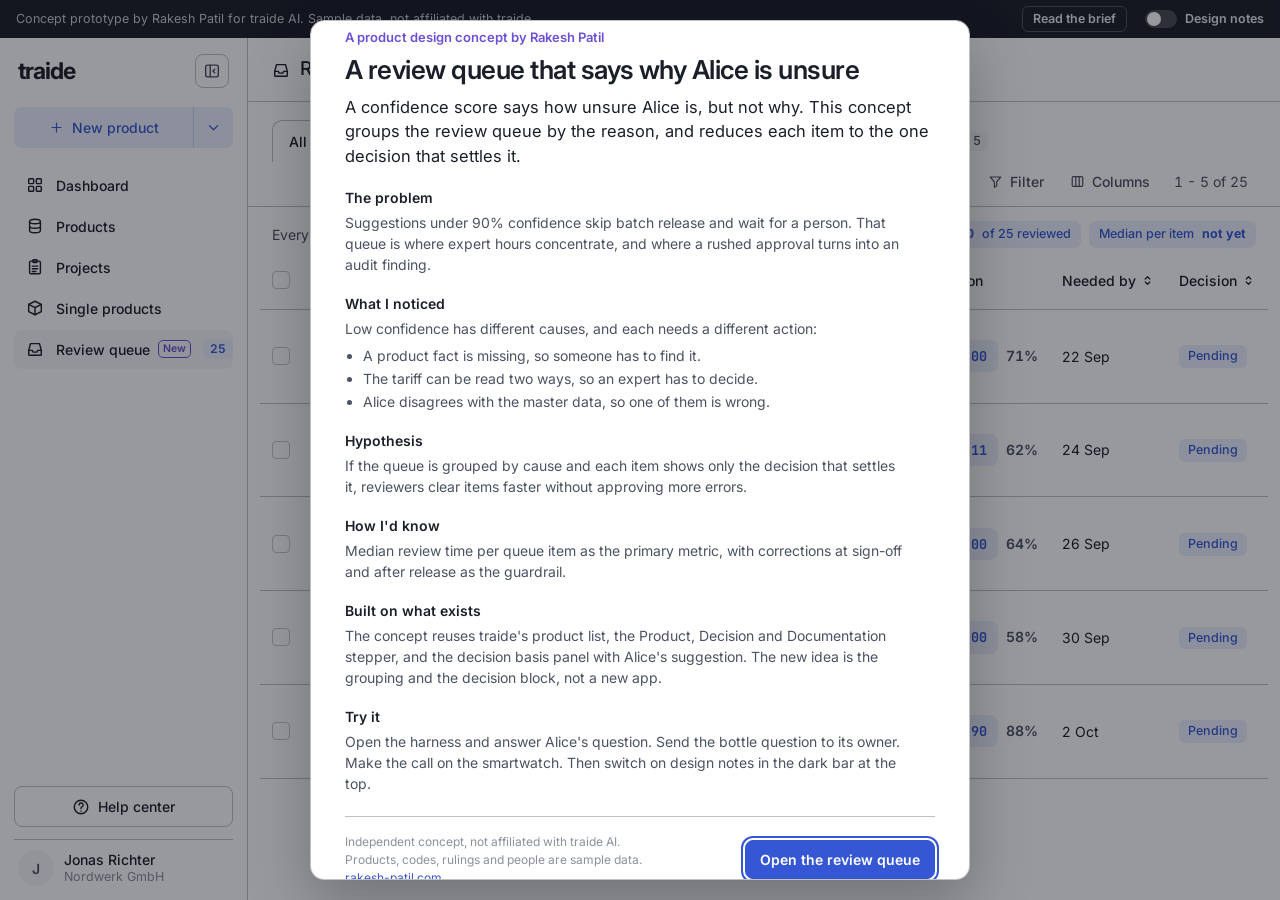
==== commit e383eb28: "Updated Local Server" ====
--- a/traide.html
+++ b/traide.html
@@ -10,7 +10,7 @@
 <style>
 :root{
   --bg:#FFFFFF; --panel:#F6F7F9; --ai:#F3F6FC; --ink:#1B1F29; --ink-2:#4B5263; --ink-3:#8A909E;
-  --rule:#E7E9EE; --line:#C3C8D2; --track:#E8EBF0;
+  --rule:#c1c1c1; --line:#C3C8D2; --track:#E8EBF0;
   --blue:#3657D3; --blue-2:#2F4FC0; --blue-bg:#EBF0FD; --blue-hover:#2C4BC0;
   --ok:#2E9E57; --ok-bg:#E7F6EC; --toast:#3AA55B;
   --fact:#B4650A; --fact-bg:#FDF2E3; --judg:#6B4FD8; --judg-bg:#F1EDFD; --conf:#C23B5C; --conf-bg:#FCEBEF;
@@ -727,7 +727,7 @@
   var total=S.tab==='all'?25:GROUPS[S.tab].total;
   var done=approvedCount(), m=median(S.durations);
   var hint=S.tab==='all'?'Every suggestion below Alice\u2019s 90% release threshold, tagged with why she is unsure.':GROUPS[S.tab].hint;
-  var h='<div class="topbar"><h1>'+ic('queue')+'Review queue</h1><span class="pill">Q4 launch project</span><button class="ghost" style="margin-left:auto" data-act="noop">'+ic('gauge')+'Review rules for this project</button></div>';
+  var h='<div class="topbar"><h1>'+ic('queue')+'Review queue</h1><span class="pill">Q4 launch project</span></div>';
   h+='<div class="tabs" role="tablist"><span data-host style="display:flex;gap:4px;flex-wrap:wrap">'+tabs.map(function(t){
     return '<button class="tab t-'+t[0]+'" role="tab" data-ltab="'+t[0]+'" aria-selected="'+(S.tab===t[0])+'">'+(t[0]!=='all'?'<span class="dot"></span>':'')+t[1]+'<span class="n">'+t[2]+'</span></button>';
   }).join('')+pin(1)+'</span>'+
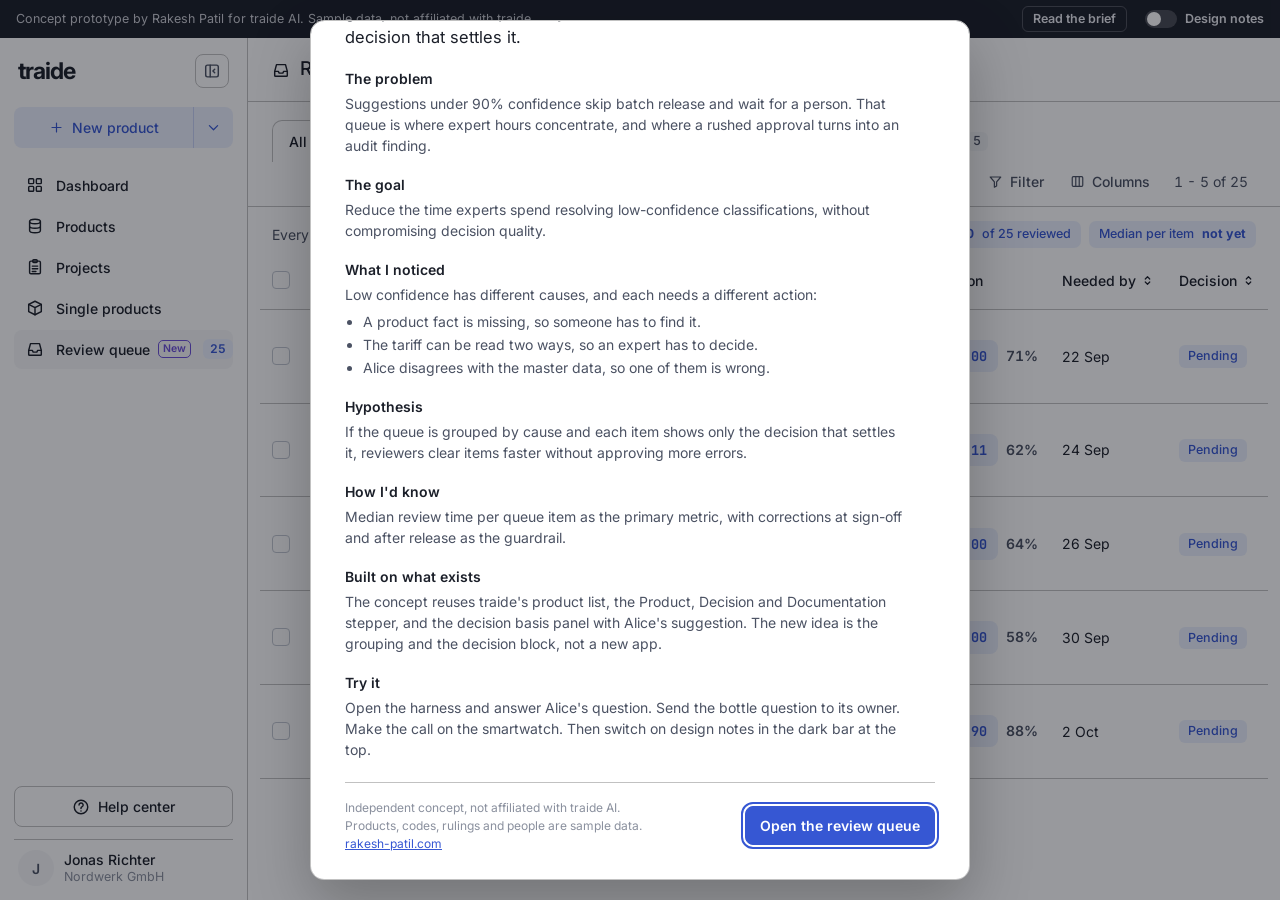
==== commit dbb2f8d7: "small update" ====
--- a/traide.html
+++ b/traide.html
@@ -464,6 +464,8 @@
     <p class="lede">A confidence score says how unsure Alice is, but not why. This concept groups the review queue by the reason, and reduces each item to the one decision that settles it.</p>
     <h2>The problem</h2>
     <p>Suggestions under 90% confidence skip batch release and wait for a person. That queue is where expert hours concentrate, and where a rushed approval turns into an audit finding.</p>
+    <h2>The goal</h2>
+    <p>Reduce the time experts spend resolving low-confidence classifications, without compromising decision quality.</p>
     <h2>What I noticed</h2>
     <p>Low confidence has different causes, and each needs a different action:</p>
     <ul>
